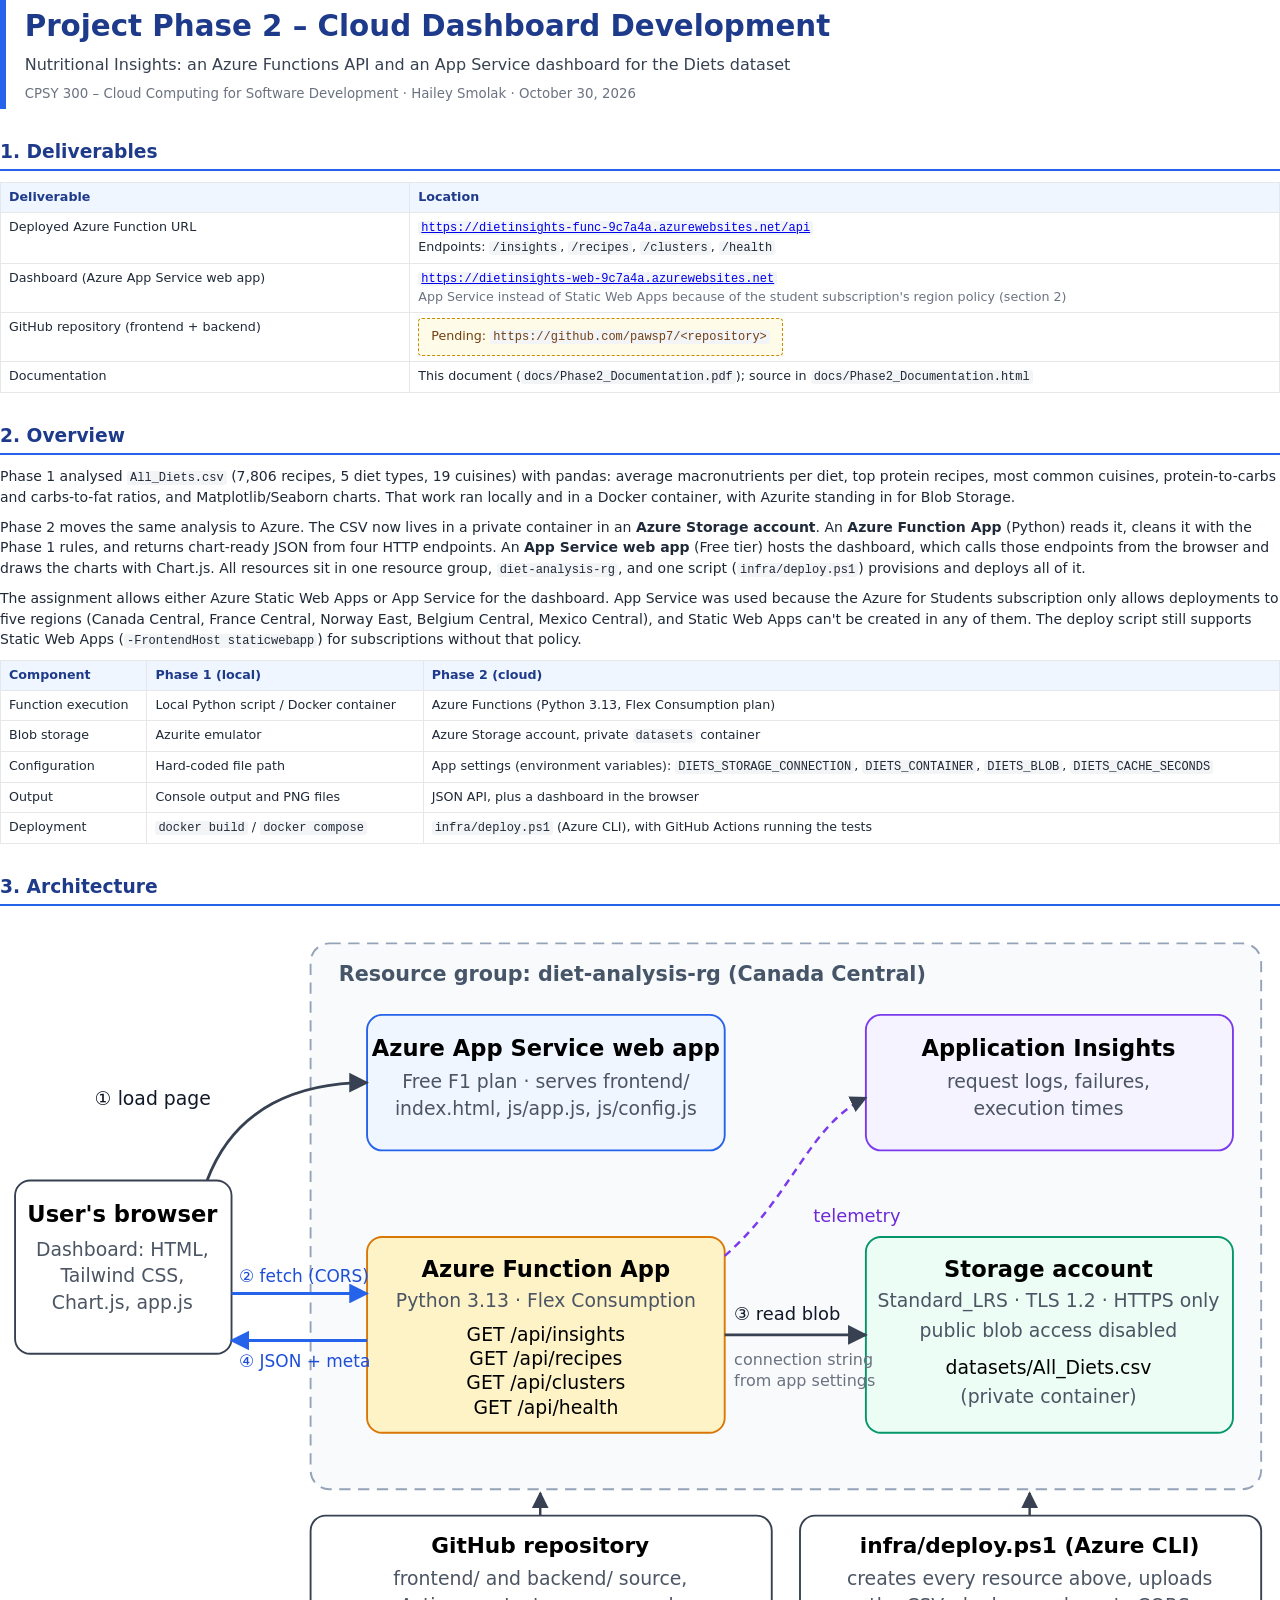
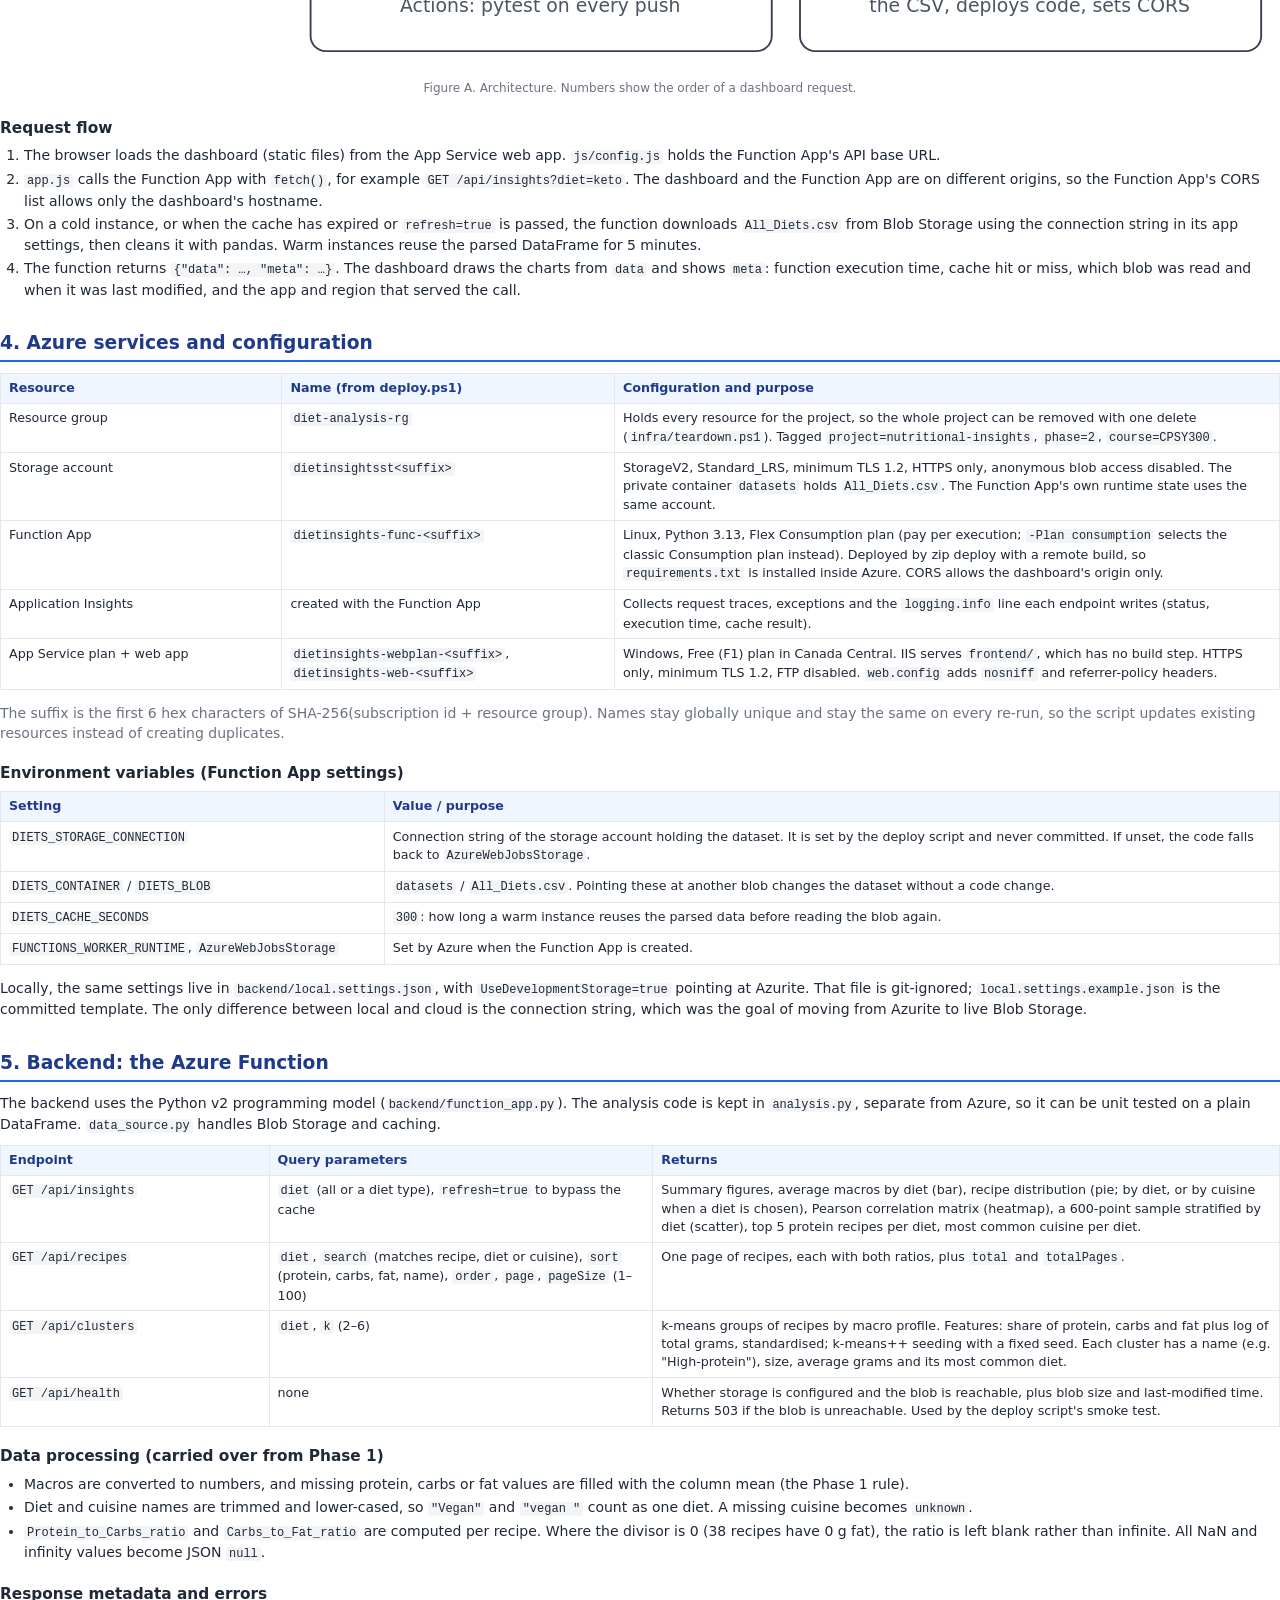
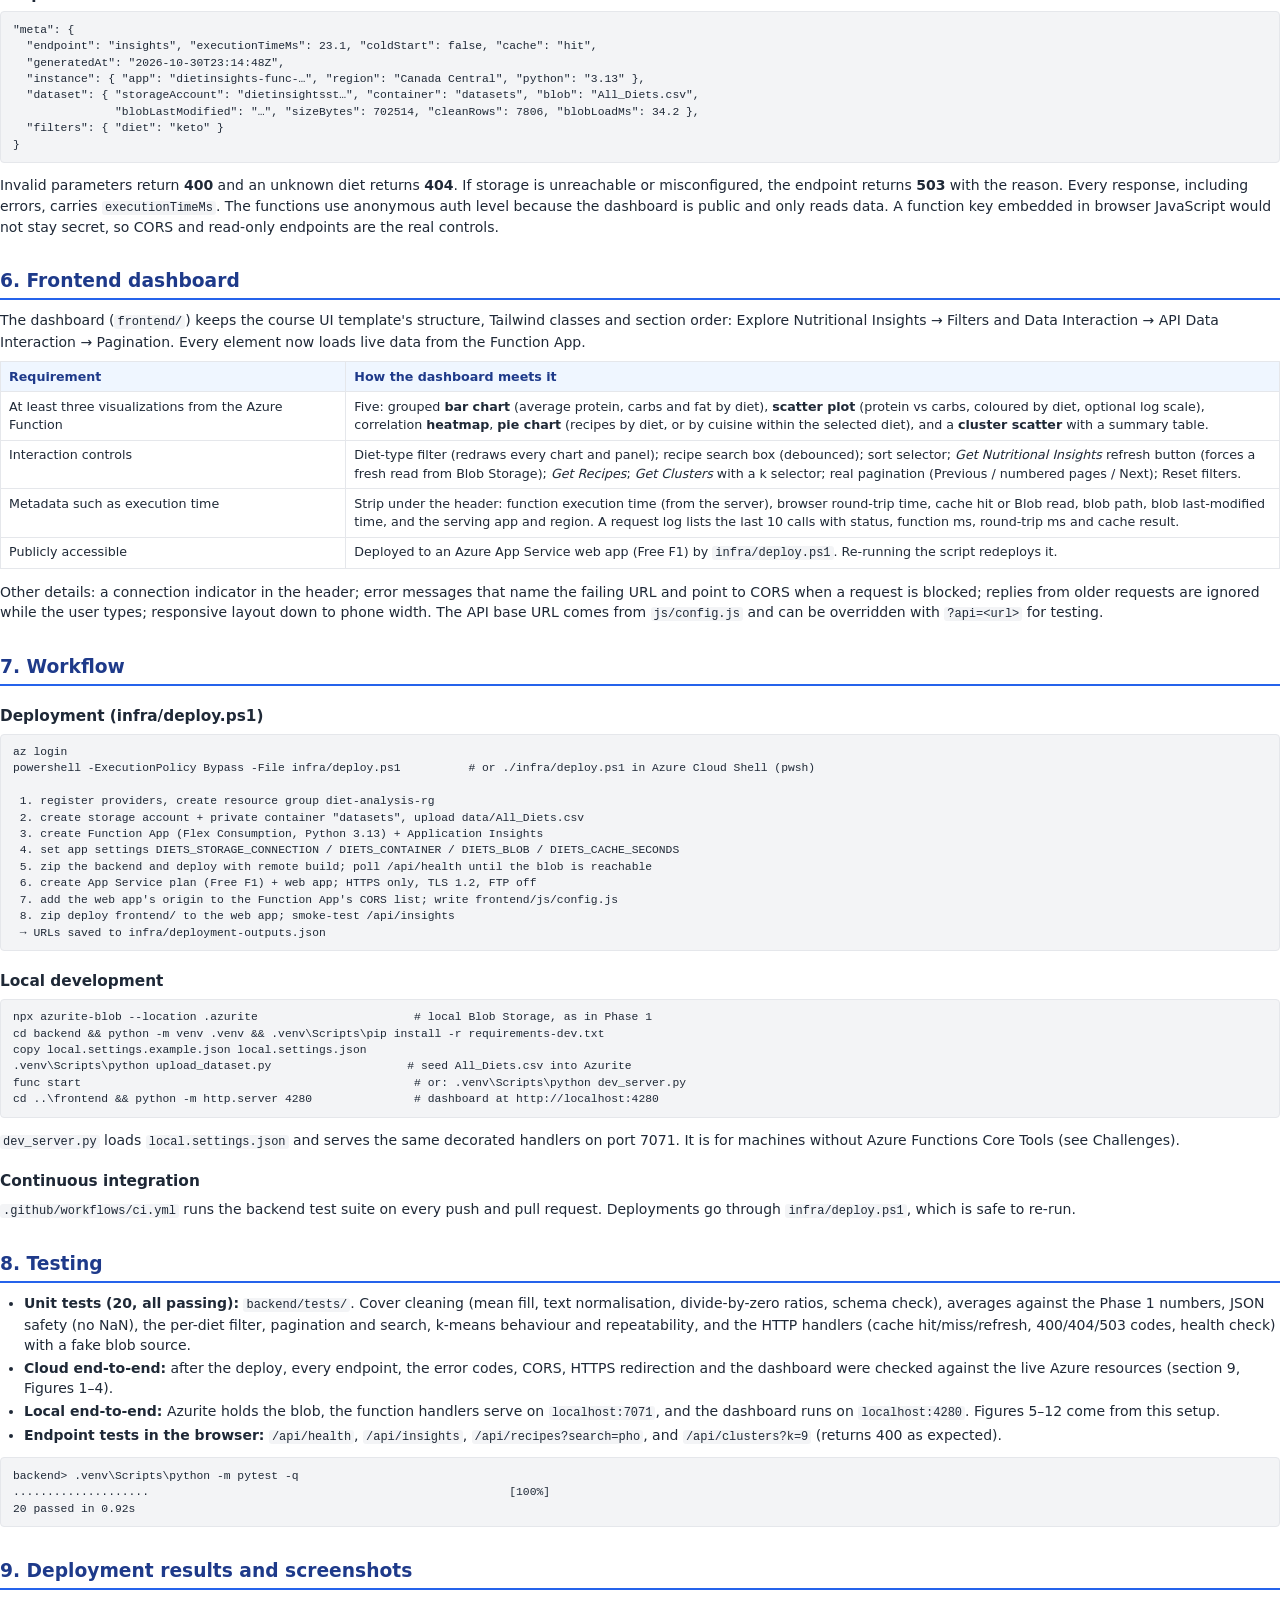
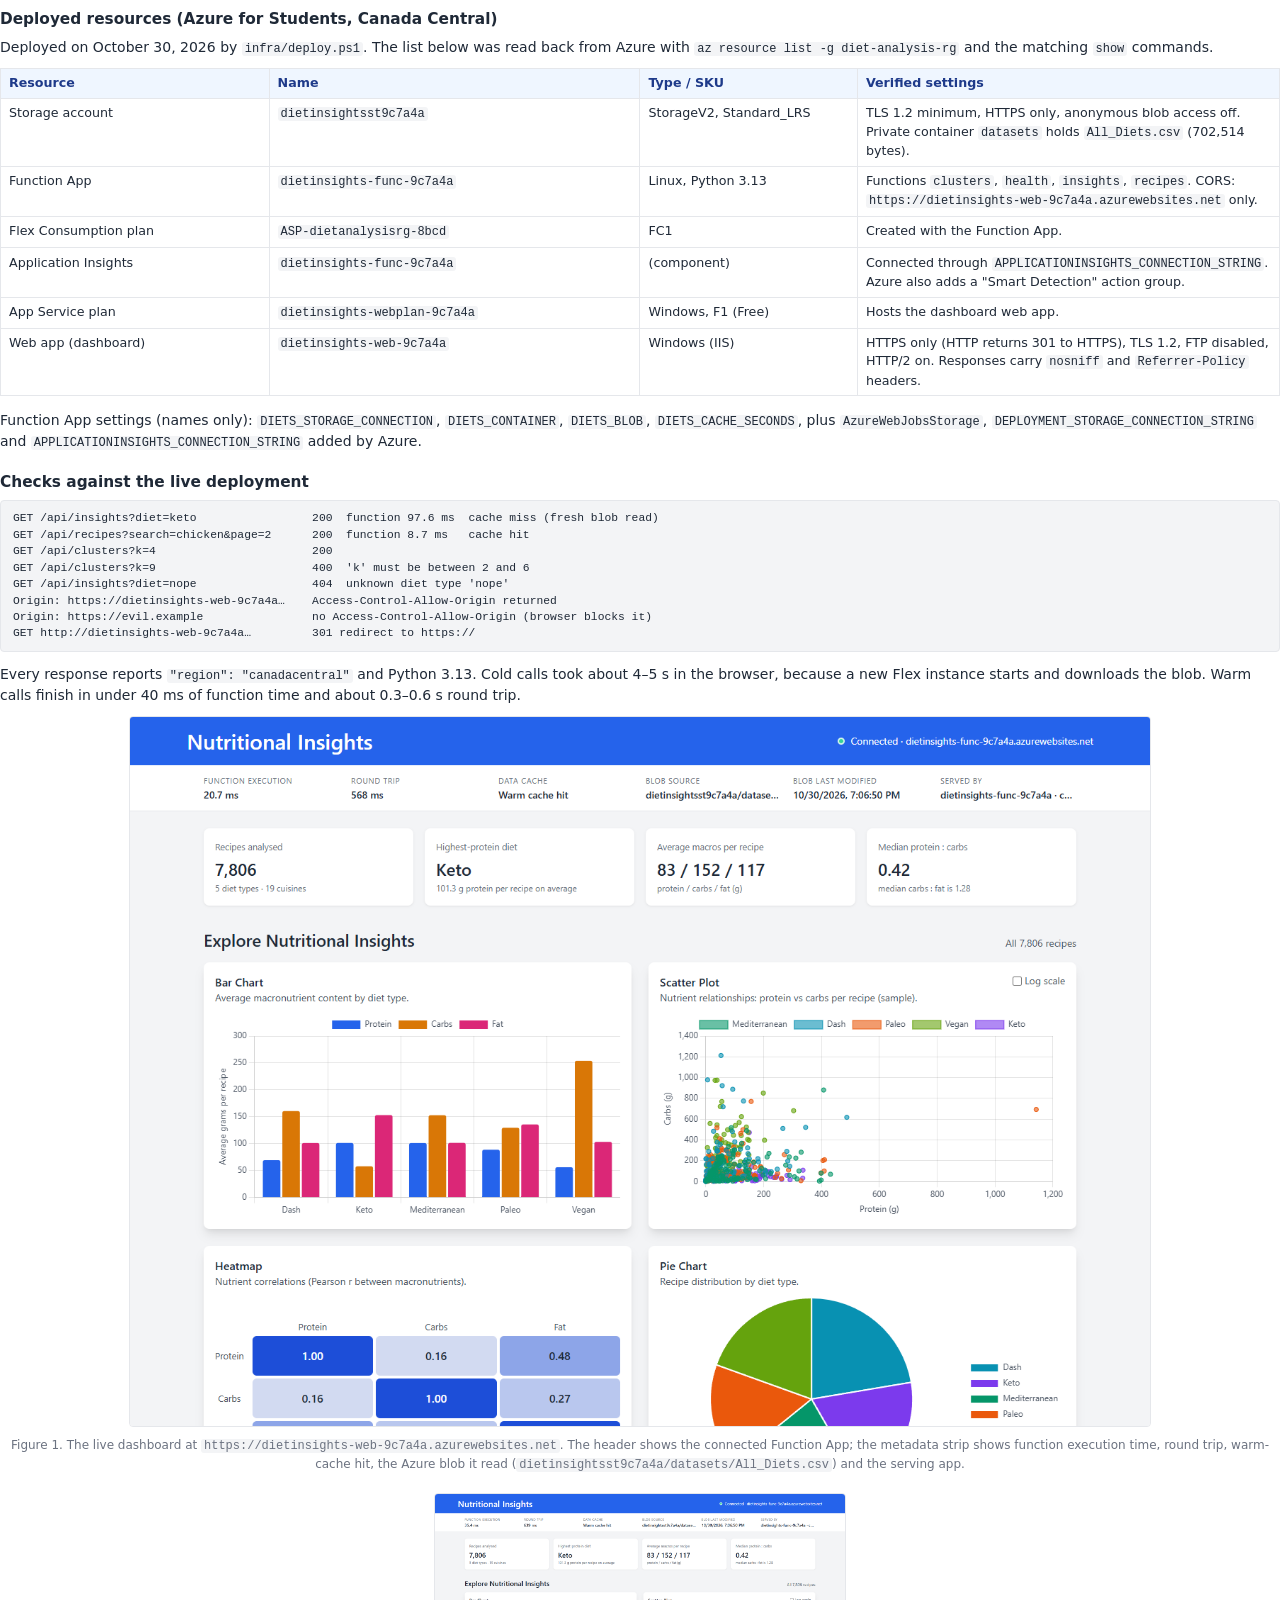
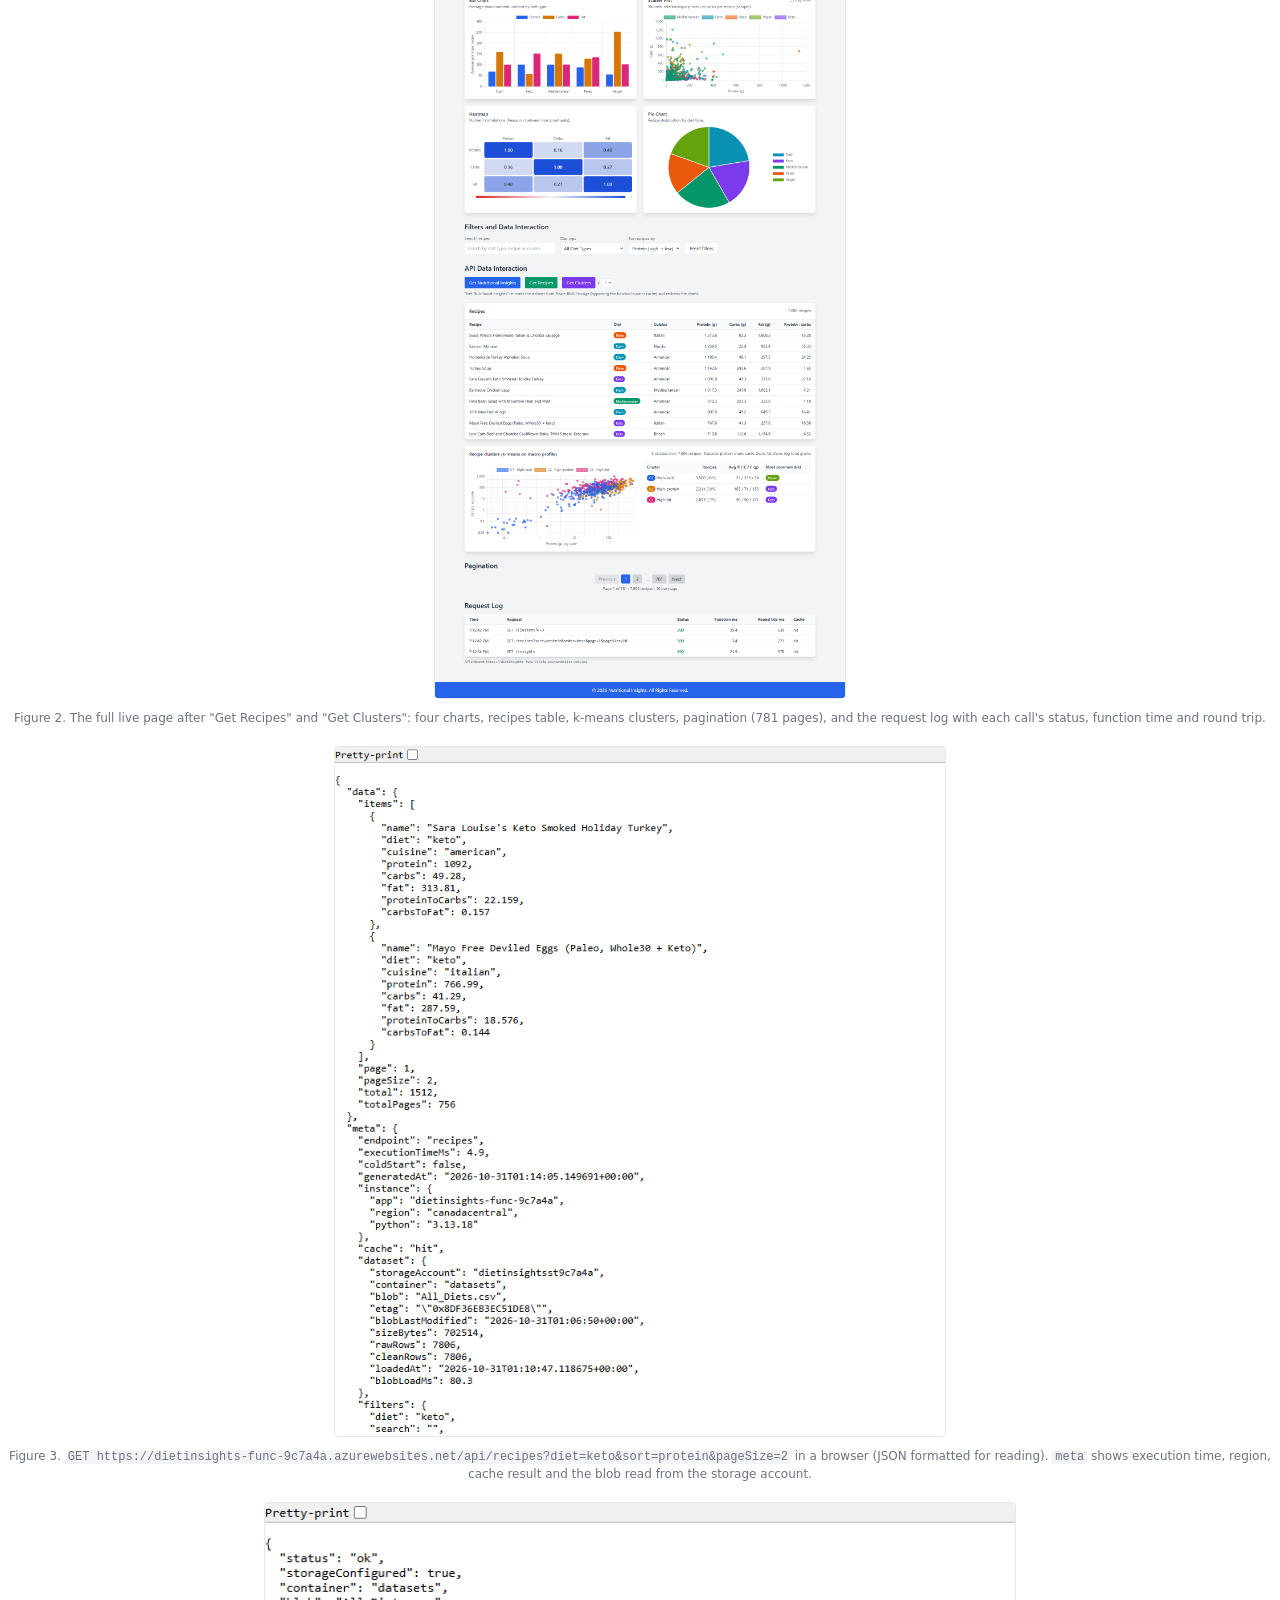
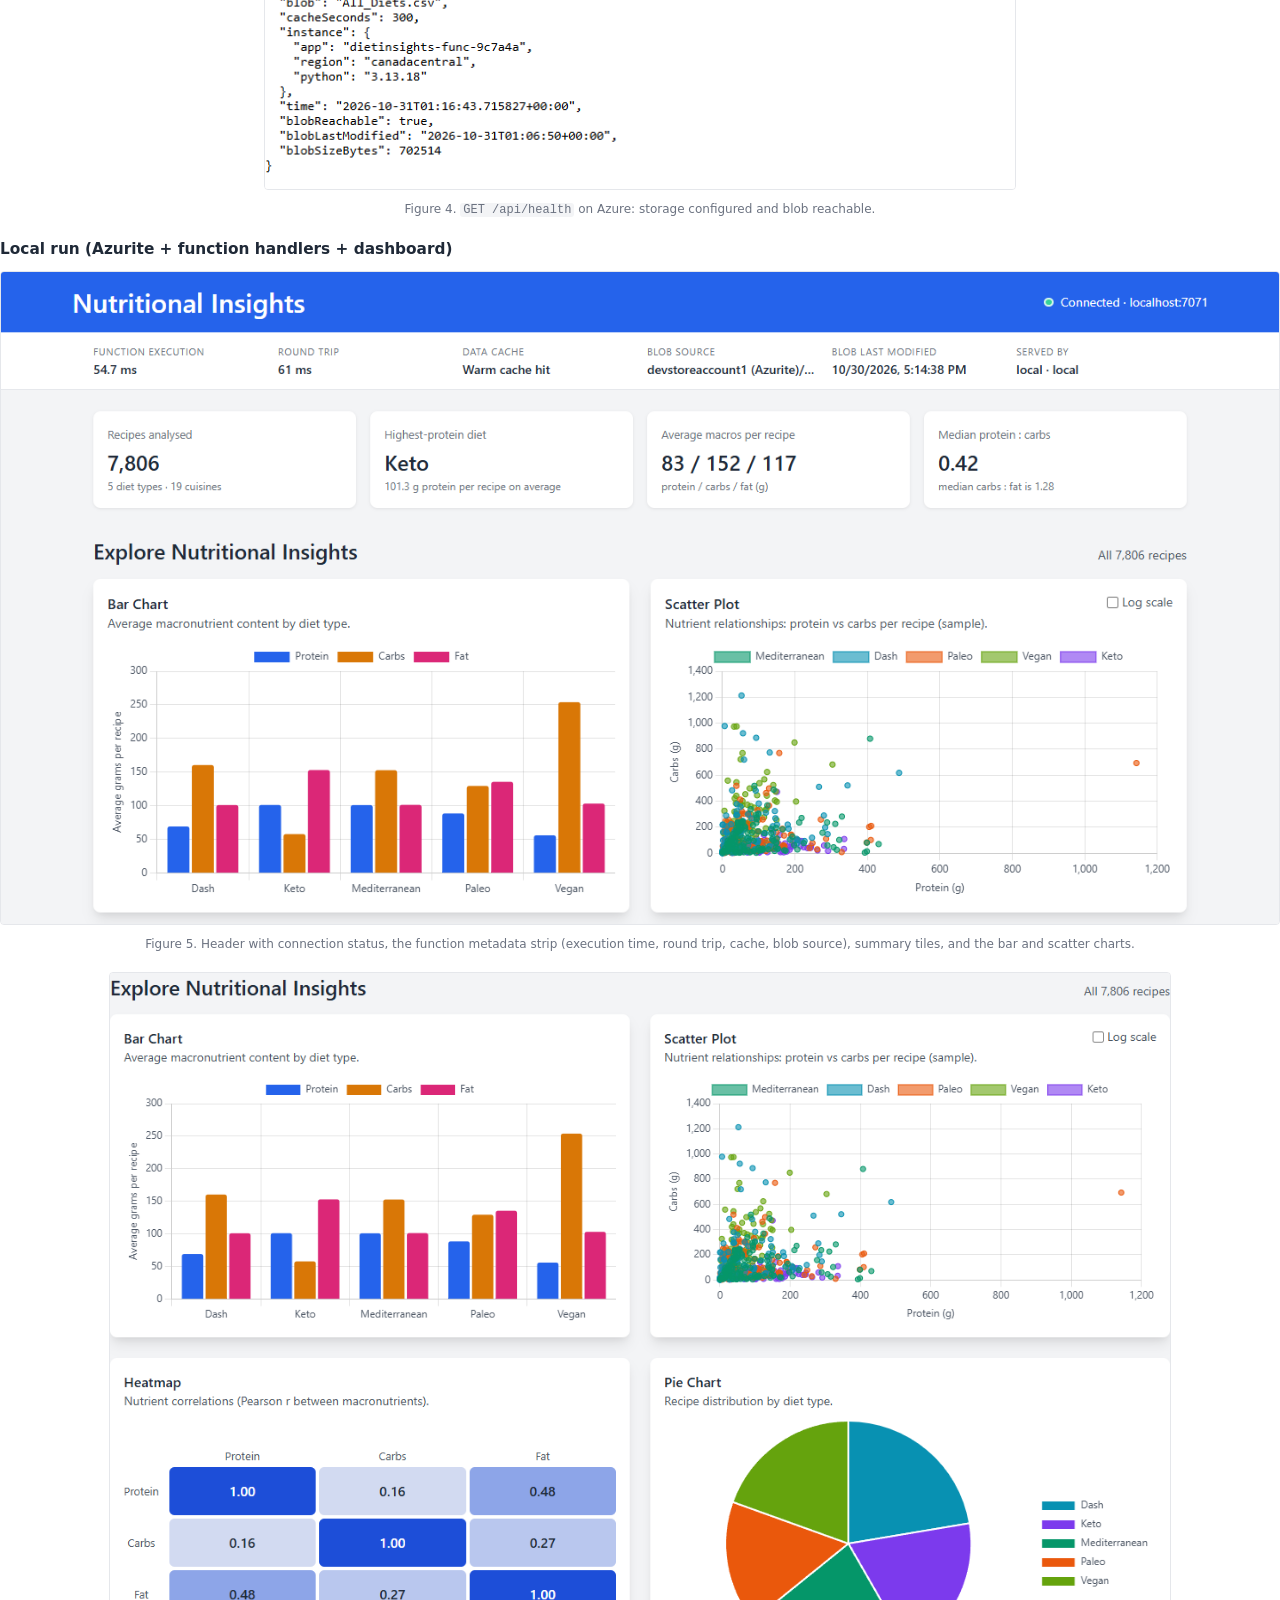
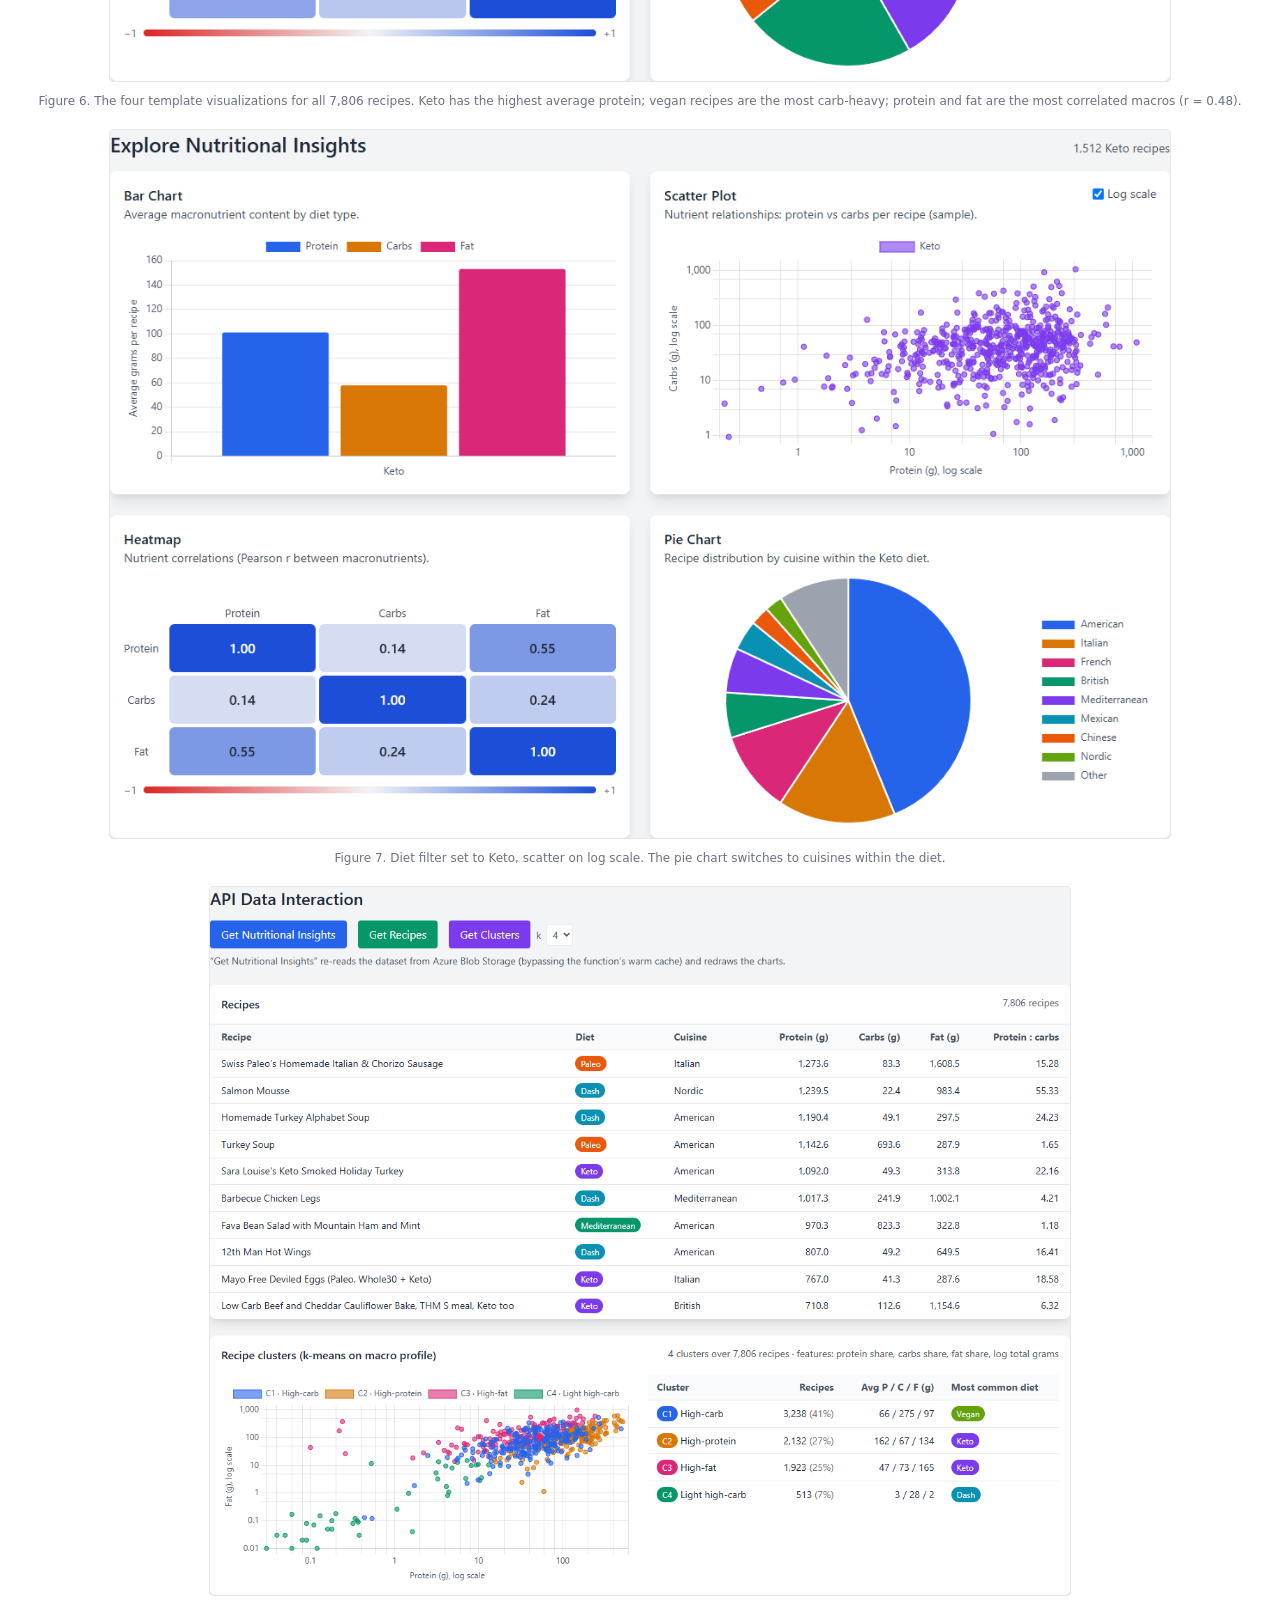
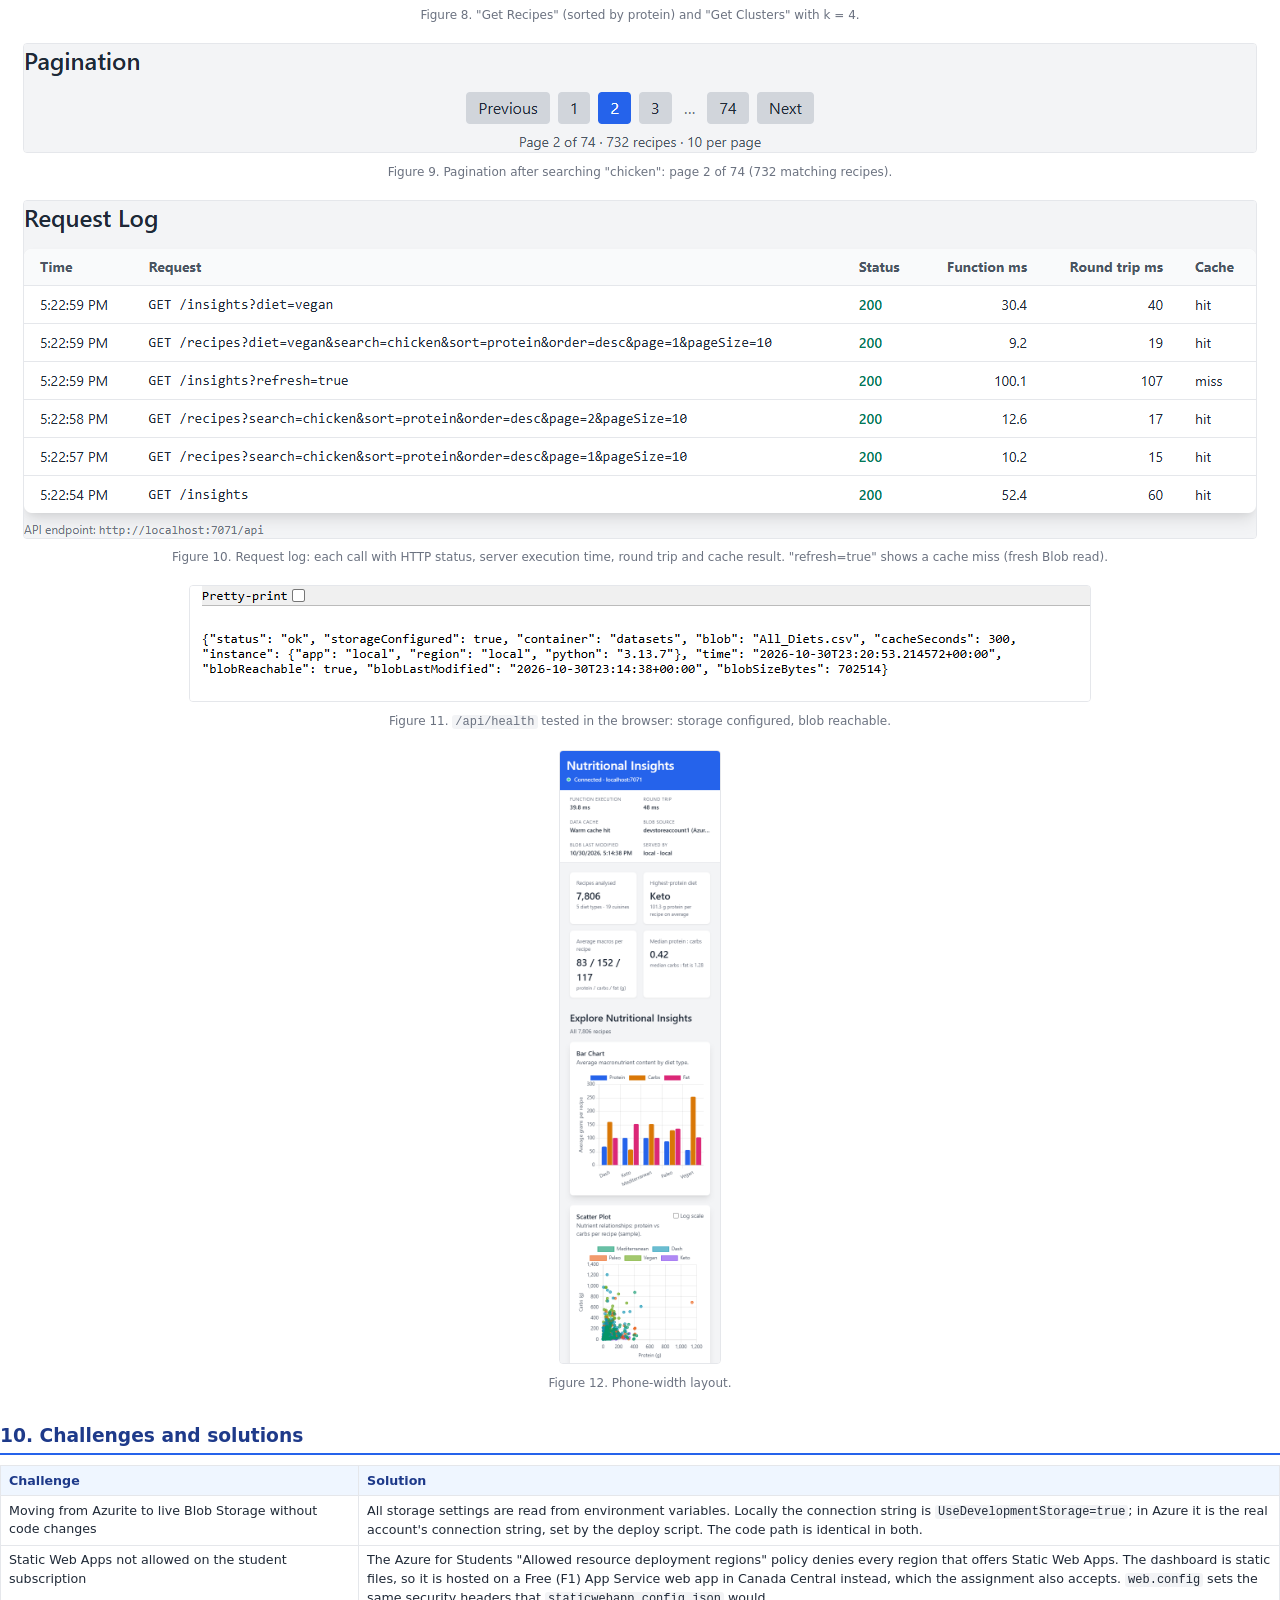
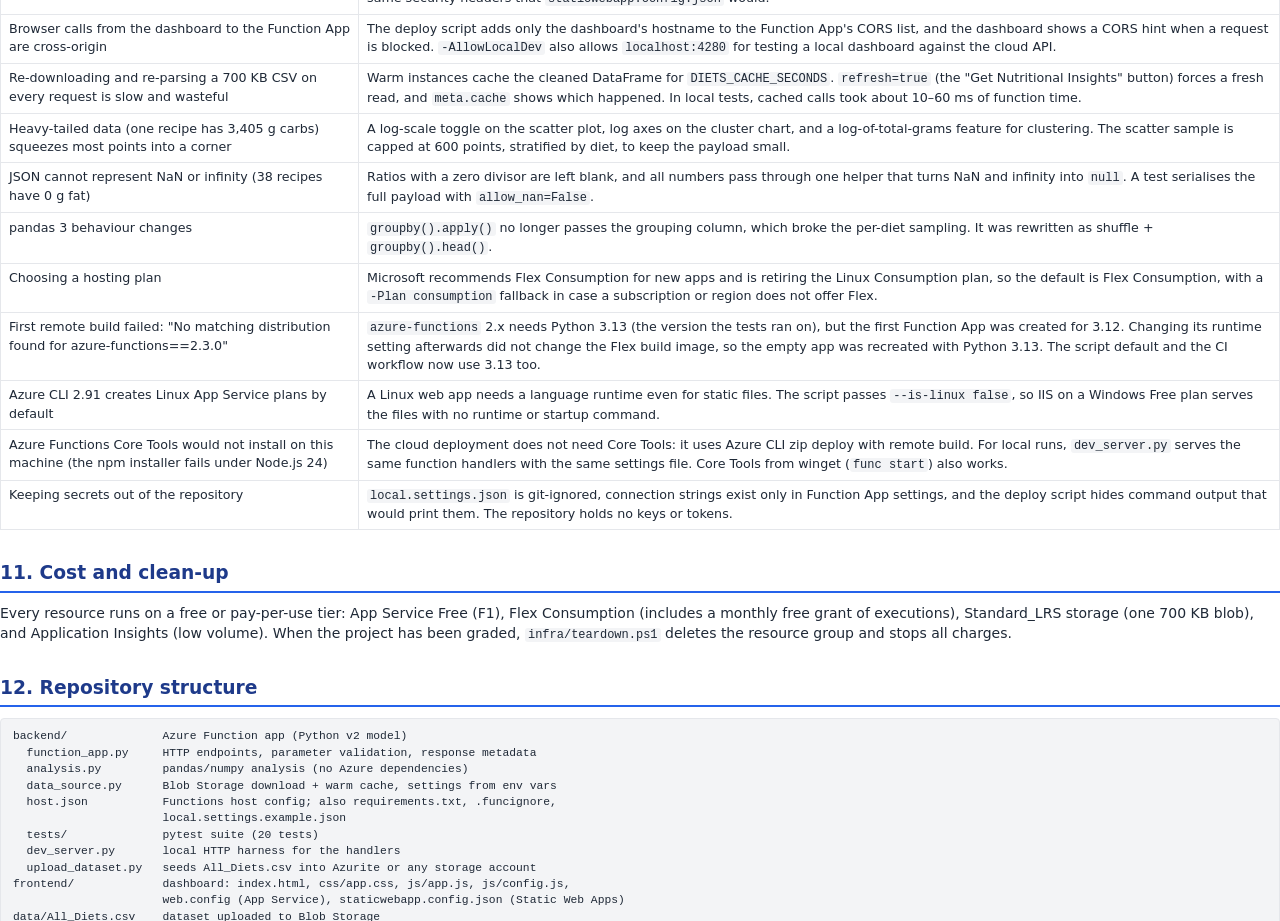
==== docs/Phase2_Documentation.html @ a8f9ee20 "Nutritional Insights cloud dashboard (CPSY 300 Project Phase 2) Azure Functions API (Python 3.13, Fl" ====
<!DOCTYPE html>
<html lang="en">
<head>
<meta charset="UTF-8">
<title>Phase 2 – Cloud Dashboard Development</title>
<!-- Source for Phase2_Documentation.pdf. Rebuild with: node docs/tools/capture.mjs pdf docs/Phase2_Documentation.html docs/Phase2_Documentation.pdf -->
<style>
    @page { size: Letter; margin: 0.7in 0.7in 0.75in; }
    :root { --ink: #1f2937; --muted: #6b7280; --line: #e5e7eb; --blue: #2563eb; --soft: #f3f4f6; }
    * { box-sizing: border-box; }
    body { font-family: "Segoe UI", system-ui, -apple-system, Roboto, sans-serif; color: var(--ink); font-size: 10.5pt; line-height: 1.45; margin: 0; background: #fff; }
    h1 { font-size: 22pt; margin: 0 0 4pt; color: #1e3a8a; }
    h2 { font-size: 14pt; color: #1e3a8a; border-bottom: 2px solid var(--blue); padding-bottom: 3pt; margin: 22pt 0 8pt; break-after: avoid; }
    h3 { font-size: 11.5pt; margin: 14pt 0 5pt; break-after: avoid; }
    p { margin: 0 0 7pt; }
    ul, ol { margin: 0 0 8pt; padding-left: 18pt; }
    li { margin-bottom: 2pt; }
    code { font-family: Consolas, "Cascadia Mono", monospace; font-size: 9pt; background: var(--soft); padding: 0 3px; border-radius: 3px; }
    pre { font-family: Consolas, "Cascadia Mono", monospace; font-size: 8.5pt; background: var(--soft); border: 1px solid var(--line); border-radius: 4px; padding: 7pt 9pt; white-space: pre-wrap; break-inside: avoid; margin: 0 0 9pt; }
    table { border-collapse: collapse; width: 100%; margin: 4pt 0 10pt; font-size: 9.5pt; break-inside: auto; }
    th, td { border: 1px solid var(--line); padding: 4pt 6pt; text-align: left; vertical-align: top; }
    th { background: #eff6ff; color: #1e3a8a; }
    tr { break-inside: avoid; }
    figure { margin: 8pt 0 14pt; break-inside: avoid; text-align: center; }
    figure img { max-width: 100%; max-height: 7.4in; border: 1px solid var(--line); border-radius: 4px; }
    figcaption { font-size: 9pt; color: var(--muted); margin-top: 4pt; }
    .cover { border-left: 6px solid var(--blue); padding: 4pt 0 4pt 14pt; margin-bottom: 18pt; }
    .cover .sub { font-size: 12pt; color: #374151; }
    .cover .meta { color: var(--muted); font-size: 10pt; margin-top: 6pt; }
    .todo { background: #fefce8; border: 1px dashed #ca8a04; color: #713f12; border-radius: 4px; padding: 6pt 9pt; margin: 6pt 0 10pt; font-size: 9.5pt; }
    .note { background: #eff6ff; border-left: 4px solid var(--blue); padding: 6pt 9pt; margin: 6pt 0 10pt; font-size: 9.5pt; }
    .page-break { break-before: page; }
    .muted { color: var(--muted); }
    .ok { color: #15803d; font-weight: 600; }
    svg text { font-family: "Segoe UI", system-ui, sans-serif; }
</style>
</head>
<body>

<div class="cover">
    <h1>Project Phase 2 – Cloud Dashboard Development</h1>
    <div class="sub">Nutritional Insights: an Azure Functions API and an App Service dashboard for the Diets dataset</div>
    <div class="meta">CPSY 300 – Cloud Computing for Software Development · Hailey Smolak · October 30, 2026</div>
</div>

<h2>1. Deliverables</h2>
<table>
    <tr><th style="width:32%">Deliverable</th><th>Location</th></tr>
    <tr><td>Deployed Azure Function URL</td><td><a href="https://dietinsights-func-9c7a4a.azurewebsites.net/api/insights"><code>https://dietinsights-func-9c7a4a.azurewebsites.net/api</code></a><br>Endpoints: <code>/insights</code>, <code>/recipes</code>, <code>/clusters</code>, <code>/health</code></td></tr>
    <tr><td>Dashboard (Azure App Service web app)</td><td><a href="https://dietinsights-web-9c7a4a.azurewebsites.net"><code>https://dietinsights-web-9c7a4a.azurewebsites.net</code></a><br><span class="muted">App Service instead of Static Web Apps because of the student subscription's region policy (section 2)</span></td></tr>
    <tr><td>GitHub repository (frontend + backend)</td><td><span class="todo" style="display:inline-block;margin:0">Pending: <code>https://github.com/pawsp7/&lt;repository&gt;</code></span></td></tr>
    <tr><td>Documentation</td><td>This document (<code>docs/Phase2_Documentation.pdf</code>); source in <code>docs/Phase2_Documentation.html</code></td></tr>
</table>

<h2>2. Overview</h2>
<p>Phase 1 analysed <code>All_Diets.csv</code> (7,806 recipes, 5 diet types, 19 cuisines) with pandas: average macronutrients per diet, top protein recipes, most common cuisines, protein-to-carbs and carbs-to-fat ratios, and Matplotlib/Seaborn charts. That work ran locally and in a Docker container, with Azurite standing in for Blob Storage.</p>
<p>Phase 2 moves the same analysis to Azure. The CSV now lives in a private container in an <strong>Azure Storage account</strong>. An <strong>Azure Function App</strong> (Python) reads it, cleans it with the Phase 1 rules, and returns chart-ready JSON from four HTTP endpoints. An <strong>App Service web app</strong> (Free tier) hosts the dashboard, which calls those endpoints from the browser and draws the charts with Chart.js. All resources sit in one resource group, <code>diet-analysis-rg</code>, and one script (<code>infra/deploy.ps1</code>) provisions and deploys all of it.</p>
<p>The assignment allows either Azure Static Web Apps or App Service for the dashboard. App Service was used because the Azure for Students subscription only allows deployments to five regions (Canada Central, France Central, Norway East, Belgium Central, Mexico Central), and Static Web Apps can't be created in any of them. The deploy script still supports Static Web Apps (<code>-FrontendHost staticwebapp</code>) for subscriptions without that policy.</p>

<table>
    <tr><th>Component</th><th>Phase 1 (local)</th><th>Phase 2 (cloud)</th></tr>
    <tr><td>Function execution</td><td>Local Python script / Docker container</td><td>Azure Functions (Python 3.13, Flex Consumption plan)</td></tr>
    <tr><td>Blob storage</td><td>Azurite emulator</td><td>Azure Storage account, private <code>datasets</code> container</td></tr>
    <tr><td>Configuration</td><td>Hard-coded file path</td><td>App settings (environment variables): <code>DIETS_STORAGE_CONNECTION</code>, <code>DIETS_CONTAINER</code>, <code>DIETS_BLOB</code>, <code>DIETS_CACHE_SECONDS</code></td></tr>
    <tr><td>Output</td><td>Console output and PNG files</td><td>JSON API, plus a dashboard in the browser</td></tr>
    <tr><td>Deployment</td><td><code>docker build</code> / <code>docker compose</code></td><td><code>infra/deploy.ps1</code> (Azure CLI), with GitHub Actions running the tests</td></tr>
</table>

<h2>3. Architecture</h2>
<figure>
<svg viewBox="0 0 680 400" width="100%" role="img" aria-label="Architecture diagram">
    <defs>
        <marker id="arr" viewBox="0 0 10 10" refX="9" refY="5" markerWidth="7" markerHeight="7" orient="auto-start-reverse"><path d="M0,0 L10,5 L0,10 z" fill="#374151"/></marker>
        <marker id="arrb" viewBox="0 0 10 10" refX="9" refY="5" markerWidth="7" markerHeight="7" orient="auto-start-reverse"><path d="M0,0 L10,5 L0,10 z" fill="#2563eb"/></marker>
    </defs>
    <!-- resource group -->
    <rect x="165" y="14" width="505" height="290" rx="10" fill="#f8fafc" stroke="#94a3b8" stroke-dasharray="6 4"/>
    <text x="180" y="34" font-size="11" fill="#475569" font-weight="600">Resource group: diet-analysis-rg (Canada Central)</text>

    <!-- browser -->
    <rect x="8" y="140" width="115" height="92" rx="8" fill="#fff" stroke="#374151"/>
    <text x="65" y="162" font-size="12" font-weight="700" text-anchor="middle">User's browser</text>
    <text x="65" y="180" font-size="10" text-anchor="middle" fill="#4b5563">Dashboard: HTML,</text>
    <text x="65" y="194" font-size="10" text-anchor="middle" fill="#4b5563">Tailwind CSS,</text>
    <text x="65" y="208" font-size="10" text-anchor="middle" fill="#4b5563">Chart.js, app.js</text>

    <!-- dashboard web app -->
    <rect x="195" y="52" width="190" height="72" rx="8" fill="#eff6ff" stroke="#2563eb"/>
    <text x="290" y="74" font-size="12" font-weight="700" text-anchor="middle">Azure App Service web app</text>
    <text x="290" y="91" font-size="10" text-anchor="middle" fill="#4b5563">Free F1 plan · serves frontend/</text>
    <text x="290" y="105" font-size="10" text-anchor="middle" fill="#4b5563">index.html, js/app.js, js/config.js</text>

    <!-- function app -->
    <rect x="195" y="170" width="190" height="104" rx="8" fill="#fef3c7" stroke="#d97706"/>
    <text x="290" y="191" font-size="12" font-weight="700" text-anchor="middle">Azure Function App</text>
    <text x="290" y="207" font-size="10" text-anchor="middle" fill="#4b5563">Python 3.13 · Flex Consumption</text>
    <text x="290" y="225" font-size="10" text-anchor="middle" font-family="Consolas, monospace">GET /api/insights</text>
    <text x="290" y="238" font-size="10" text-anchor="middle" font-family="Consolas, monospace">GET /api/recipes</text>
    <text x="290" y="251" font-size="10" text-anchor="middle" font-family="Consolas, monospace">GET /api/clusters</text>
    <text x="290" y="264" font-size="10" text-anchor="middle" font-family="Consolas, monospace">GET /api/health</text>

    <!-- storage -->
    <rect x="460" y="170" width="195" height="104" rx="8" fill="#ecfdf5" stroke="#059669"/>
    <text x="557" y="191" font-size="12" font-weight="700" text-anchor="middle">Storage account</text>
    <text x="557" y="207" font-size="10" text-anchor="middle" fill="#4b5563">Standard_LRS · TLS 1.2 · HTTPS only</text>
    <text x="557" y="223" font-size="10" text-anchor="middle" fill="#4b5563">public blob access disabled</text>
    <text x="557" y="243" font-size="10" text-anchor="middle" font-family="Consolas, monospace">datasets/All_Diets.csv</text>
    <text x="557" y="258" font-size="10" text-anchor="middle" fill="#4b5563">(private container)</text>

    <!-- app insights -->
    <rect x="460" y="52" width="195" height="72" rx="8" fill="#f5f3ff" stroke="#7c3aed"/>
    <text x="557" y="74" font-size="12" font-weight="700" text-anchor="middle">Application Insights</text>
    <text x="557" y="91" font-size="10" text-anchor="middle" fill="#4b5563">request logs, failures,</text>
    <text x="557" y="105" font-size="10" text-anchor="middle" fill="#4b5563">execution times</text>

    <!-- arrows -->
    <path d="M110,140 C125,100 160,88 195,88" fill="none" stroke="#374151" stroke-width="1.5" marker-end="url(#arr)"/>
    <text x="112" y="100" font-size="10" fill="#111827" text-anchor="end">① load page</text>

    <line x1="123" y1="200" x2="195" y2="200" stroke="#2563eb" stroke-width="1.5" marker-end="url(#arrb)"/>
    <text x="127" y="194" font-size="9" fill="#1d4ed8">② fetch (CORS)</text>
    <line x1="195" y1="225" x2="123" y2="225" stroke="#2563eb" stroke-width="1.5" marker-end="url(#arrb)"/>
    <text x="127" y="239" font-size="9" fill="#1d4ed8">④ JSON + meta</text>

    <line x1="385" y1="222" x2="460" y2="222" stroke="#374151" stroke-width="1.5" marker-end="url(#arr)"/>
    <text x="390" y="214" font-size="9.5" fill="#111827">③ read blob</text>
    <text x="390" y="238" font-size="8.5" fill="#6b7280">connection string</text>
    <text x="390" y="249" font-size="8.5" fill="#6b7280">from app settings</text>

    <path d="M385,180 C420,150 430,110 460,96" fill="none" stroke="#7c3aed" stroke-width="1.3" stroke-dasharray="4 3" marker-end="url(#arr)"/>
    <text x="432" y="162" font-size="9.5" fill="#6d28d9">telemetry</text>

    <!-- tooling -->
    <rect x="165" y="318" width="245" height="72" rx="8" fill="#fff" stroke="#374151"/>
    <text x="287" y="338" font-size="11.5" font-weight="700" text-anchor="middle">GitHub repository</text>
    <text x="287" y="355" font-size="10" text-anchor="middle" fill="#4b5563">frontend/ and backend/ source,</text>
    <text x="287" y="369" font-size="10" text-anchor="middle" fill="#4b5563">Actions: pytest on every push</text>
    <rect x="425" y="318" width="245" height="72" rx="8" fill="#fff" stroke="#374151"/>
    <text x="547" y="338" font-size="11.5" font-weight="700" text-anchor="middle">infra/deploy.ps1 (Azure CLI)</text>
    <text x="547" y="355" font-size="10" text-anchor="middle" fill="#4b5563">creates every resource above, uploads</text>
    <text x="547" y="369" font-size="10" text-anchor="middle" fill="#4b5563">the CSV, deploys code, sets CORS</text>
    <line x1="547" y1="318" x2="547" y2="306" stroke="#374151" stroke-width="1.3" marker-end="url(#arr)"/>
    <line x1="287" y1="318" x2="287" y2="306" stroke="#374151" stroke-width="1.3" marker-end="url(#arr)"/>
</svg>
<figcaption>Figure A. Architecture. Numbers show the order of a dashboard request.</figcaption>
</figure>

<h3>Request flow</h3>
<ol>
    <li>The browser loads the dashboard (static files) from the App Service web app. <code>js/config.js</code> holds the Function App's API base URL.</li>
    <li><code>app.js</code> calls the Function App with <code>fetch()</code>, for example <code>GET /api/insights?diet=keto</code>. The dashboard and the Function App are on different origins, so the Function App's CORS list allows only the dashboard's hostname.</li>
    <li>On a cold instance, or when the cache has expired or <code>refresh=true</code> is passed, the function downloads <code>All_Diets.csv</code> from Blob Storage using the connection string in its app settings, then cleans it with pandas. Warm instances reuse the parsed DataFrame for 5 minutes.</li>
    <li>The function returns <code>{"data": …, "meta": …}</code>. The dashboard draws the charts from <code>data</code> and shows <code>meta</code>: function execution time, cache hit or miss, which blob was read and when it was last modified, and the app and region that served the call.</li>
</ol>

<h2>4. Azure services and configuration</h2>
<table>
    <tr><th style="width:22%">Resource</th><th style="width:26%">Name (from deploy.ps1)</th><th>Configuration and purpose</th></tr>
    <tr><td>Resource group</td><td><code>diet-analysis-rg</code></td><td>Holds every resource for the project, so the whole project can be removed with one delete (<code>infra/teardown.ps1</code>). Tagged <code>project=nutritional-insights</code>, <code>phase=2</code>, <code>course=CPSY300</code>.</td></tr>
    <tr><td>Storage account</td><td><code>dietinsightsst&lt;suffix&gt;</code></td><td>StorageV2, Standard_LRS, minimum TLS 1.2, HTTPS only, anonymous blob access disabled. The private container <code>datasets</code> holds <code>All_Diets.csv</code>. The Function App's own runtime state uses the same account.</td></tr>
    <tr><td>Function App</td><td><code>dietinsights-func-&lt;suffix&gt;</code></td><td>Linux, Python 3.13, Flex Consumption plan (pay per execution; <code>-Plan consumption</code> selects the classic Consumption plan instead). Deployed by zip deploy with a remote build, so <code>requirements.txt</code> is installed inside Azure. CORS allows the dashboard's origin only.</td></tr>
    <tr><td>Application Insights</td><td>created with the Function App</td><td>Collects request traces, exceptions and the <code>logging.info</code> line each endpoint writes (status, execution time, cache result).</td></tr>
    <tr><td>App Service plan + web app</td><td><code>dietinsights-webplan-&lt;suffix&gt;</code>, <code>dietinsights-web-&lt;suffix&gt;</code></td><td>Windows, Free (F1) plan in Canada Central. IIS serves <code>frontend/</code>, which has no build step. HTTPS only, minimum TLS 1.2, FTP disabled. <code>web.config</code> adds <code>nosniff</code> and referrer-policy headers.</td></tr>
</table>
<p class="muted">The suffix is the first 6 hex characters of SHA-256(subscription id + resource group). Names stay globally unique and stay the same on every re-run, so the script updates existing resources instead of creating duplicates.</p>

<h3>Environment variables (Function App settings)</h3>
<table>
    <tr><th style="width:30%">Setting</th><th>Value / purpose</th></tr>
    <tr><td><code>DIETS_STORAGE_CONNECTION</code></td><td>Connection string of the storage account holding the dataset. It is set by the deploy script and never committed. If unset, the code falls back to <code>AzureWebJobsStorage</code>.</td></tr>
    <tr><td><code>DIETS_CONTAINER</code> / <code>DIETS_BLOB</code></td><td><code>datasets</code> / <code>All_Diets.csv</code>. Pointing these at another blob changes the dataset without a code change.</td></tr>
    <tr><td><code>DIETS_CACHE_SECONDS</code></td><td><code>300</code>: how long a warm instance reuses the parsed data before reading the blob again.</td></tr>
    <tr><td><code>FUNCTIONS_WORKER_RUNTIME</code>, <code>AzureWebJobsStorage</code></td><td>Set by Azure when the Function App is created.</td></tr>
</table>
<p>Locally, the same settings live in <code>backend/local.settings.json</code>, with <code>UseDevelopmentStorage=true</code> pointing at Azurite. That file is git-ignored; <code>local.settings.example.json</code> is the committed template. The only difference between local and cloud is the connection string, which was the goal of moving from Azurite to live Blob Storage.</p>

<h2>5. Backend: the Azure Function</h2>
<p>The backend uses the Python v2 programming model (<code>backend/function_app.py</code>). The analysis code is kept in <code>analysis.py</code>, separate from Azure, so it can be unit tested on a plain DataFrame. <code>data_source.py</code> handles Blob Storage and caching.</p>
<table>
    <tr><th style="width:21%">Endpoint</th><th style="width:30%">Query parameters</th><th>Returns</th></tr>
    <tr><td><code>GET /api/insights</code></td><td><code>diet</code> (all or a diet type), <code>refresh=true</code> to bypass the cache</td><td>Summary figures, average macros by diet (bar), recipe distribution (pie; by diet, or by cuisine when a diet is chosen), Pearson correlation matrix (heatmap), a 600-point sample stratified by diet (scatter), top 5 protein recipes per diet, most common cuisine per diet.</td></tr>
    <tr><td><code>GET /api/recipes</code></td><td><code>diet</code>, <code>search</code> (matches recipe, diet or cuisine), <code>sort</code> (protein, carbs, fat, name), <code>order</code>, <code>page</code>, <code>pageSize</code> (1–100)</td><td>One page of recipes, each with both ratios, plus <code>total</code> and <code>totalPages</code>.</td></tr>
    <tr><td><code>GET /api/clusters</code></td><td><code>diet</code>, <code>k</code> (2–6)</td><td>k-means groups of recipes by macro profile. Features: share of protein, carbs and fat plus log of total grams, standardised; k-means++ seeding with a fixed seed. Each cluster has a name (e.g. "High-protein"), size, average grams and its most common diet.</td></tr>
    <tr><td><code>GET /api/health</code></td><td>none</td><td>Whether storage is configured and the blob is reachable, plus blob size and last-modified time. Returns 503 if the blob is unreachable. Used by the deploy script's smoke test.</td></tr>
</table>

<h3>Data processing (carried over from Phase 1)</h3>
<ul>
    <li>Macros are converted to numbers, and missing protein, carbs or fat values are filled with the column mean (the Phase 1 rule).</li>
    <li>Diet and cuisine names are trimmed and lower-cased, so <code>"Vegan"</code> and <code>"vegan "</code> count as one diet. A missing cuisine becomes <code>unknown</code>.</li>
    <li><code>Protein_to_Carbs_ratio</code> and <code>Carbs_to_Fat_ratio</code> are computed per recipe. Where the divisor is 0 (38 recipes have 0 g fat), the ratio is left blank rather than infinite. All NaN and infinity values become JSON <code>null</code>.</li>
</ul>

<h3>Response metadata and errors</h3>
<pre>"meta": {
  "endpoint": "insights", "executionTimeMs": 23.1, "coldStart": false, "cache": "hit",
  "generatedAt": "2026-10-30T23:14:48Z",
  "instance": { "app": "dietinsights-func-…", "region": "Canada Central", "python": "3.13" },
  "dataset": { "storageAccount": "dietinsightsst…", "container": "datasets", "blob": "All_Diets.csv",
               "blobLastModified": "…", "sizeBytes": 702514, "cleanRows": 7806, "blobLoadMs": 34.2 },
  "filters": { "diet": "keto" }
}</pre>
<p>Invalid parameters return <strong>400</strong> and an unknown diet returns <strong>404</strong>. If storage is unreachable or misconfigured, the endpoint returns <strong>503</strong> with the reason. Every response, including errors, carries <code>executionTimeMs</code>. The functions use anonymous auth level because the dashboard is public and only reads data. A function key embedded in browser JavaScript would not stay secret, so CORS and read-only endpoints are the real controls.</p>

<h2>6. Frontend dashboard</h2>
<p>The dashboard (<code>frontend/</code>) keeps the course UI template's structure, Tailwind classes and section order: Explore Nutritional Insights → Filters and Data Interaction → API Data Interaction → Pagination. Every element now loads live data from the Function App.</p>
<table>
    <tr><th style="width:27%">Requirement</th><th>How the dashboard meets it</th></tr>
    <tr><td>At least three visualizations from the Azure Function</td><td>Five: grouped <strong>bar chart</strong> (average protein, carbs and fat by diet), <strong>scatter plot</strong> (protein vs carbs, coloured by diet, optional log scale), correlation <strong>heatmap</strong>, <strong>pie chart</strong> (recipes by diet, or by cuisine within the selected diet), and a <strong>cluster scatter</strong> with a summary table.</td></tr>
    <tr><td>Interaction controls</td><td>Diet-type filter (redraws every chart and panel); recipe search box (debounced); sort selector; <em>Get Nutritional Insights</em> refresh button (forces a fresh read from Blob Storage); <em>Get Recipes</em>; <em>Get Clusters</em> with a k selector; real pagination (Previous / numbered pages / Next); Reset filters.</td></tr>
    <tr><td>Metadata such as execution time</td><td>Strip under the header: function execution time (from the server), browser round-trip time, cache hit or Blob read, blob path, blob last-modified time, and the serving app and region. A request log lists the last 10 calls with status, function ms, round-trip ms and cache result.</td></tr>
    <tr><td>Publicly accessible</td><td>Deployed to an Azure App Service web app (Free F1) by <code>infra/deploy.ps1</code>. Re-running the script redeploys it.</td></tr>
</table>
<p>Other details: a connection indicator in the header; error messages that name the failing URL and point to CORS when a request is blocked; replies from older requests are ignored while the user types; responsive layout down to phone width. The API base URL comes from <code>js/config.js</code> and can be overridden with <code>?api=&lt;url&gt;</code> for testing.</p>

<h2>7. Workflow</h2>
<h3>Deployment (infra/deploy.ps1)</h3>
<pre>az login
powershell -ExecutionPolicy Bypass -File infra/deploy.ps1          # or ./infra/deploy.ps1 in Azure Cloud Shell (pwsh)

 1. register providers, create resource group diet-analysis-rg
 2. create storage account + private container "datasets", upload data/All_Diets.csv
 3. create Function App (Flex Consumption, Python 3.13) + Application Insights
 4. set app settings DIETS_STORAGE_CONNECTION / DIETS_CONTAINER / DIETS_BLOB / DIETS_CACHE_SECONDS
 5. zip the backend and deploy with remote build; poll /api/health until the blob is reachable
 6. create App Service plan (Free F1) + web app; HTTPS only, TLS 1.2, FTP off
 7. add the web app's origin to the Function App's CORS list; write frontend/js/config.js
 8. zip deploy frontend/ to the web app; smoke-test /api/insights
 → URLs saved to infra/deployment-outputs.json</pre>

<h3>Local development</h3>
<pre>npx azurite-blob --location .azurite                       # local Blob Storage, as in Phase 1
cd backend &amp;&amp; python -m venv .venv &amp;&amp; .venv\Scripts\pip install -r requirements-dev.txt
copy local.settings.example.json local.settings.json
.venv\Scripts\python upload_dataset.py                    # seed All_Diets.csv into Azurite
func start                                                 # or: .venv\Scripts\python dev_server.py
cd ..\frontend &amp;&amp; python -m http.server 4280               # dashboard at http://localhost:4280</pre>
<p><code>dev_server.py</code> loads <code>local.settings.json</code> and serves the same decorated handlers on port 7071. It is for machines without Azure Functions Core Tools (see Challenges).</p>

<h3>Continuous integration</h3>
<p><code>.github/workflows/ci.yml</code> runs the backend test suite on every push and pull request. Deployments go through <code>infra/deploy.ps1</code>, which is safe to re-run.</p>

<h2>8. Testing</h2>
<ul>
    <li><strong>Unit tests (20, all passing):</strong> <code>backend/tests/</code>. Cover cleaning (mean fill, text normalisation, divide-by-zero ratios, schema check), averages against the Phase 1 numbers, JSON safety (no NaN), the per-diet filter, pagination and search, k-means behaviour and repeatability, and the HTTP handlers (cache hit/miss/refresh, 400/404/503 codes, health check) with a fake blob source.</li>
    <li><strong>Cloud end-to-end:</strong> after the deploy, every endpoint, the error codes, CORS, HTTPS redirection and the dashboard were checked against the live Azure resources (section 9, Figures 1–4).</li>
    <li><strong>Local end-to-end:</strong> Azurite holds the blob, the function handlers serve on <code>localhost:7071</code>, and the dashboard runs on <code>localhost:4280</code>. Figures 5–12 come from this setup.</li>
    <li><strong>Endpoint tests in the browser:</strong> <code>/api/health</code>, <code>/api/insights</code>, <code>/api/recipes?search=pho</code>, and <code>/api/clusters?k=9</code> (returns 400 as expected).</li>
</ul>
<pre>backend&gt; .venv\Scripts\python -m pytest -q
....................                                                     [100%]
20 passed in 0.92s</pre>

<h2>9. Deployment results and screenshots</h2>
<h3>Deployed resources (Azure for Students, Canada Central)</h3>
<p>Deployed on October 30, 2026 by <code>infra/deploy.ps1</code>. The list below was read back from Azure with <code>az resource list -g diet-analysis-rg</code> and the matching <code>show</code> commands.</p>
<table>
    <tr><th style="width:21%">Resource</th><th style="width:29%">Name</th><th style="width:17%">Type / SKU</th><th>Verified settings</th></tr>
    <tr><td>Storage account</td><td><code>dietinsightsst9c7a4a</code></td><td>StorageV2, Standard_LRS</td><td>TLS 1.2 minimum, HTTPS only, anonymous blob access off. Private container <code>datasets</code> holds <code>All_Diets.csv</code> (702,514 bytes).</td></tr>
    <tr><td>Function App</td><td><code>dietinsights-func-9c7a4a</code></td><td>Linux, Python 3.13</td><td>Functions <code>clusters</code>, <code>health</code>, <code>insights</code>, <code>recipes</code>. CORS: <code>https://dietinsights-web-9c7a4a.azurewebsites.net</code> only.</td></tr>
    <tr><td>Flex Consumption plan</td><td><code>ASP-dietanalysisrg-8bcd</code></td><td>FC1</td><td>Created with the Function App.</td></tr>
    <tr><td>Application Insights</td><td><code>dietinsights-func-9c7a4a</code></td><td>(component)</td><td>Connected through <code>APPLICATIONINSIGHTS_CONNECTION_STRING</code>. Azure also adds a "Smart Detection" action group.</td></tr>
    <tr><td>App Service plan</td><td><code>dietinsights-webplan-9c7a4a</code></td><td>Windows, F1 (Free)</td><td>Hosts the dashboard web app.</td></tr>
    <tr><td>Web app (dashboard)</td><td><code>dietinsights-web-9c7a4a</code></td><td>Windows (IIS)</td><td>HTTPS only (HTTP returns 301 to HTTPS), TLS 1.2, FTP disabled, HTTP/2 on. Responses carry <code>nosniff</code> and <code>Referrer-Policy</code> headers.</td></tr>
</table>
<p>Function App settings (names only): <code>DIETS_STORAGE_CONNECTION</code>, <code>DIETS_CONTAINER</code>, <code>DIETS_BLOB</code>, <code>DIETS_CACHE_SECONDS</code>, plus <code>AzureWebJobsStorage</code>, <code>DEPLOYMENT_STORAGE_CONNECTION_STRING</code> and <code>APPLICATIONINSIGHTS_CONNECTION_STRING</code> added by Azure.</p>

<h3>Checks against the live deployment</h3>
<pre>GET /api/insights?diet=keto                 200  function 97.6 ms  cache miss (fresh blob read)
GET /api/recipes?search=chicken&amp;page=2      200  function 8.7 ms   cache hit
GET /api/clusters?k=4                       200
GET /api/clusters?k=9                       400  'k' must be between 2 and 6
GET /api/insights?diet=nope                 404  unknown diet type 'nope'
Origin: https://dietinsights-web-9c7a4a…    Access-Control-Allow-Origin returned
Origin: https://evil.example                no Access-Control-Allow-Origin (browser blocks it)
GET http://dietinsights-web-9c7a4a…         301 redirect to https://</pre>
<p>Every response reports <code>"region": "canadacentral"</code> and Python 3.13. Cold calls took about 4–5 s in the browser, because a new Flex instance starts and downloads the blob. Warm calls finish in under 40 ms of function time and about 0.3–0.6 s round trip.</p>

<figure><img src="screenshots/azure-dashboard-top.png" alt="Live dashboard on Azure"><figcaption>Figure 1. The live dashboard at <code>https://dietinsights-web-9c7a4a.azurewebsites.net</code>. The header shows the connected Function App; the metadata strip shows function execution time, round trip, warm-cache hit, the Azure blob it read (<code>dietinsightsst9c7a4a/datasets/All_Diets.csv</code>) and the serving app.</figcaption></figure>
<figure><img src="screenshots/azure-dashboard-panels.png" alt="Full live dashboard with recipes and clusters" style="max-height:8.4in"><figcaption>Figure 2. The full live page after "Get Recipes" and "Get Clusters": four charts, recipes table, k-means clusters, pagination (781 pages), and the request log with each call's status, function time and round trip.</figcaption></figure>
<figure><img src="screenshots/azure-api-recipes.png" alt="Recipes endpoint JSON" style="max-height:7.2in"><figcaption>Figure 3. <code>GET https://dietinsights-func-9c7a4a.azurewebsites.net/api/recipes?diet=keto&amp;sort=protein&amp;pageSize=2</code> in a browser (JSON formatted for reading). <code>meta</code> shows execution time, region, cache result and the blob read from the storage account.</figcaption></figure>
<figure><img src="screenshots/azure-api-health.png" alt="Health endpoint JSON" style="max-height:3in"><figcaption>Figure 4. <code>GET /api/health</code> on Azure: storage configured and blob reachable.</figcaption></figure>

<h3>Local run (Azurite + function handlers + dashboard)</h3>
<figure><img src="screenshots/fig1-dashboard-top.png" alt="Dashboard header, metadata strip, summary tiles and first charts"><figcaption>Figure 5. Header with connection status, the function metadata strip (execution time, round trip, cache, blob source), summary tiles, and the bar and scatter charts.</figcaption></figure>
<figure><img src="screenshots/fig2-charts-all-diets.png" alt="Four charts for all diets"><figcaption>Figure 6. The four template visualizations for all 7,806 recipes. Keto has the highest average protein; vegan recipes are the most carb-heavy; protein and fat are the most correlated macros (r = 0.48).</figcaption></figure>
<figure><img src="screenshots/fig3-charts-keto-filter.png" alt="Charts filtered to keto"><figcaption>Figure 7. Diet filter set to Keto, scatter on log scale. The pie chart switches to cuisines within the diet.</figcaption></figure>
<figure><img src="screenshots/fig4-api-recipes-clusters.png" alt="Recipes table and clusters"><figcaption>Figure 8. "Get Recipes" (sorted by protein) and "Get Clusters" with k = 4.</figcaption></figure>
<figure><img src="screenshots/fig5-search-pagination.png" alt="Pagination"><figcaption>Figure 9. Pagination after searching "chicken": page 2 of 74 (732 matching recipes).</figcaption></figure>
<figure><img src="screenshots/fig7-request-log.png" alt="Request log"><figcaption>Figure 10. Request log: each call with HTTP status, server execution time, round trip and cache result. "refresh=true" shows a cache miss (fresh Blob read).</figcaption></figure>
<figure><img src="screenshots/local-api-health.png" alt="Health endpoint in a browser"><figcaption>Figure 11. <code>/api/health</code> tested in the browser: storage configured, blob reachable.</figcaption></figure>
<figure><img src="screenshots/fig6-mobile.png" alt="Mobile layout" style="max-height:6.4in"><figcaption>Figure 12. Phone-width layout.</figcaption></figure>

<h2>10. Challenges and solutions</h2>
<table>
    <tr><th style="width:28%">Challenge</th><th>Solution</th></tr>
    <tr><td>Moving from Azurite to live Blob Storage without code changes</td><td>All storage settings are read from environment variables. Locally the connection string is <code>UseDevelopmentStorage=true</code>; in Azure it is the real account's connection string, set by the deploy script. The code path is identical in both.</td></tr>
    <tr><td>Static Web Apps not allowed on the student subscription</td><td>The Azure for Students "Allowed resource deployment regions" policy denies every region that offers Static Web Apps. The dashboard is static files, so it is hosted on a Free (F1) App Service web app in Canada Central instead, which the assignment also accepts. <code>web.config</code> sets the same security headers that <code>staticwebapp.config.json</code> would.</td></tr>
    <tr><td>Browser calls from the dashboard to the Function App are cross-origin</td><td>The deploy script adds only the dashboard's hostname to the Function App's CORS list, and the dashboard shows a CORS hint when a request is blocked. <code>-AllowLocalDev</code> also allows <code>localhost:4280</code> for testing a local dashboard against the cloud API.</td></tr>
    <tr><td>Re-downloading and re-parsing a 700 KB CSV on every request is slow and wasteful</td><td>Warm instances cache the cleaned DataFrame for <code>DIETS_CACHE_SECONDS</code>. <code>refresh=true</code> (the "Get Nutritional Insights" button) forces a fresh read, and <code>meta.cache</code> shows which happened. In local tests, cached calls took about 10–60 ms of function time.</td></tr>
    <tr><td>Heavy-tailed data (one recipe has 3,405 g carbs) squeezes most points into a corner</td><td>A log-scale toggle on the scatter plot, log axes on the cluster chart, and a log-of-total-grams feature for clustering. The scatter sample is capped at 600 points, stratified by diet, to keep the payload small.</td></tr>
    <tr><td>JSON cannot represent NaN or infinity (38 recipes have 0 g fat)</td><td>Ratios with a zero divisor are left blank, and all numbers pass through one helper that turns NaN and infinity into <code>null</code>. A test serialises the full payload with <code>allow_nan=False</code>.</td></tr>
    <tr><td>pandas 3 behaviour changes</td><td><code>groupby().apply()</code> no longer passes the grouping column, which broke the per-diet sampling. It was rewritten as shuffle + <code>groupby().head()</code>.</td></tr>
    <tr><td>Choosing a hosting plan</td><td>Microsoft recommends Flex Consumption for new apps and is retiring the Linux Consumption plan, so the default is Flex Consumption, with a <code>-Plan consumption</code> fallback in case a subscription or region does not offer Flex.</td></tr>
    <tr><td>First remote build failed: "No matching distribution found for azure-functions==2.3.0"</td><td><code>azure-functions</code> 2.x needs Python 3.13 (the version the tests ran on), but the first Function App was created for 3.12. Changing its runtime setting afterwards did not change the Flex build image, so the empty app was recreated with Python 3.13. The script default and the CI workflow now use 3.13 too.</td></tr>
    <tr><td>Azure CLI 2.91 creates Linux App Service plans by default</td><td>A Linux web app needs a language runtime even for static files. The script passes <code>--is-linux false</code>, so IIS on a Windows Free plan serves the files with no runtime or startup command.</td></tr>
    <tr><td>Azure Functions Core Tools would not install on this machine (the npm installer fails under Node.js 24)</td><td>The cloud deployment does not need Core Tools: it uses Azure CLI zip deploy with remote build. For local runs, <code>dev_server.py</code> serves the same function handlers with the same settings file. Core Tools from winget (<code>func start</code>) also works.</td></tr>
    <tr><td>Keeping secrets out of the repository</td><td><code>local.settings.json</code> is git-ignored, connection strings exist only in Function App settings, and the deploy script hides command output that would print them. The repository holds no keys or tokens.</td></tr>
</table>

<h2>11. Cost and clean-up</h2>
<p>Every resource runs on a free or pay-per-use tier: App Service Free (F1), Flex Consumption (includes a monthly free grant of executions), Standard_LRS storage (one 700 KB blob), and Application Insights (low volume). When the project has been graded, <code>infra/teardown.ps1</code> deletes the resource group and stops all charges.</p>

<h2>12. Repository structure</h2>
<pre>backend/              Azure Function app (Python v2 model)
  function_app.py     HTTP endpoints, parameter validation, response metadata
  analysis.py         pandas/numpy analysis (no Azure dependencies)
  data_source.py      Blob Storage download + warm cache, settings from env vars
  host.json           Functions host config; also requirements.txt, .funcignore,
                      local.settings.example.json
  tests/              pytest suite (20 tests)
  dev_server.py       local HTTP harness for the handlers
  upload_dataset.py   seeds All_Diets.csv into Azurite or any storage account
frontend/             dashboard: index.html, css/app.css, js/app.js, js/config.js,
                      web.config (App Service), staticwebapp.config.json (Static Web Apps)
data/All_Diets.csv    dataset uploaded to Blob Storage
infra/                deploy.ps1, teardown.ps1, deployment-outputs.json (after deploy)
docs/                 this document, screenshots, tools/capture.mjs
.github/workflows/    ci.yml</pre>

</body>
</html>
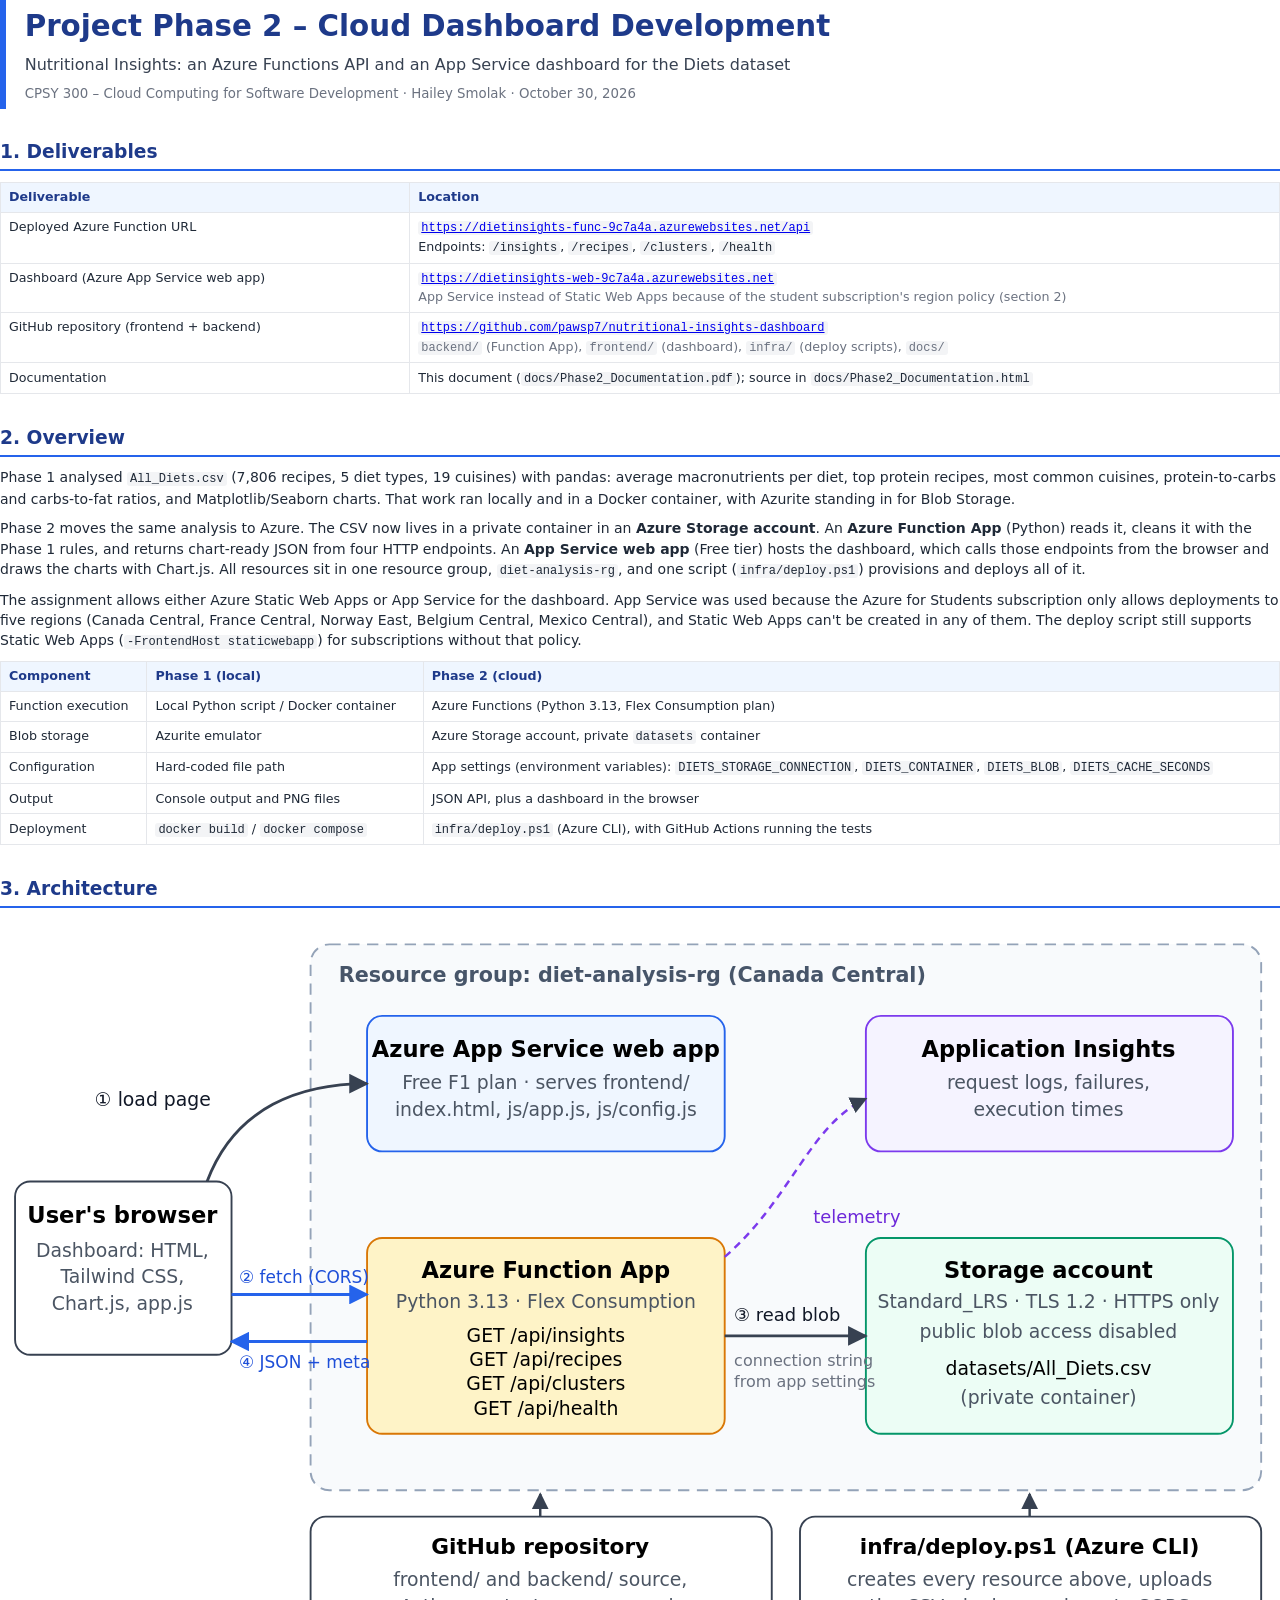
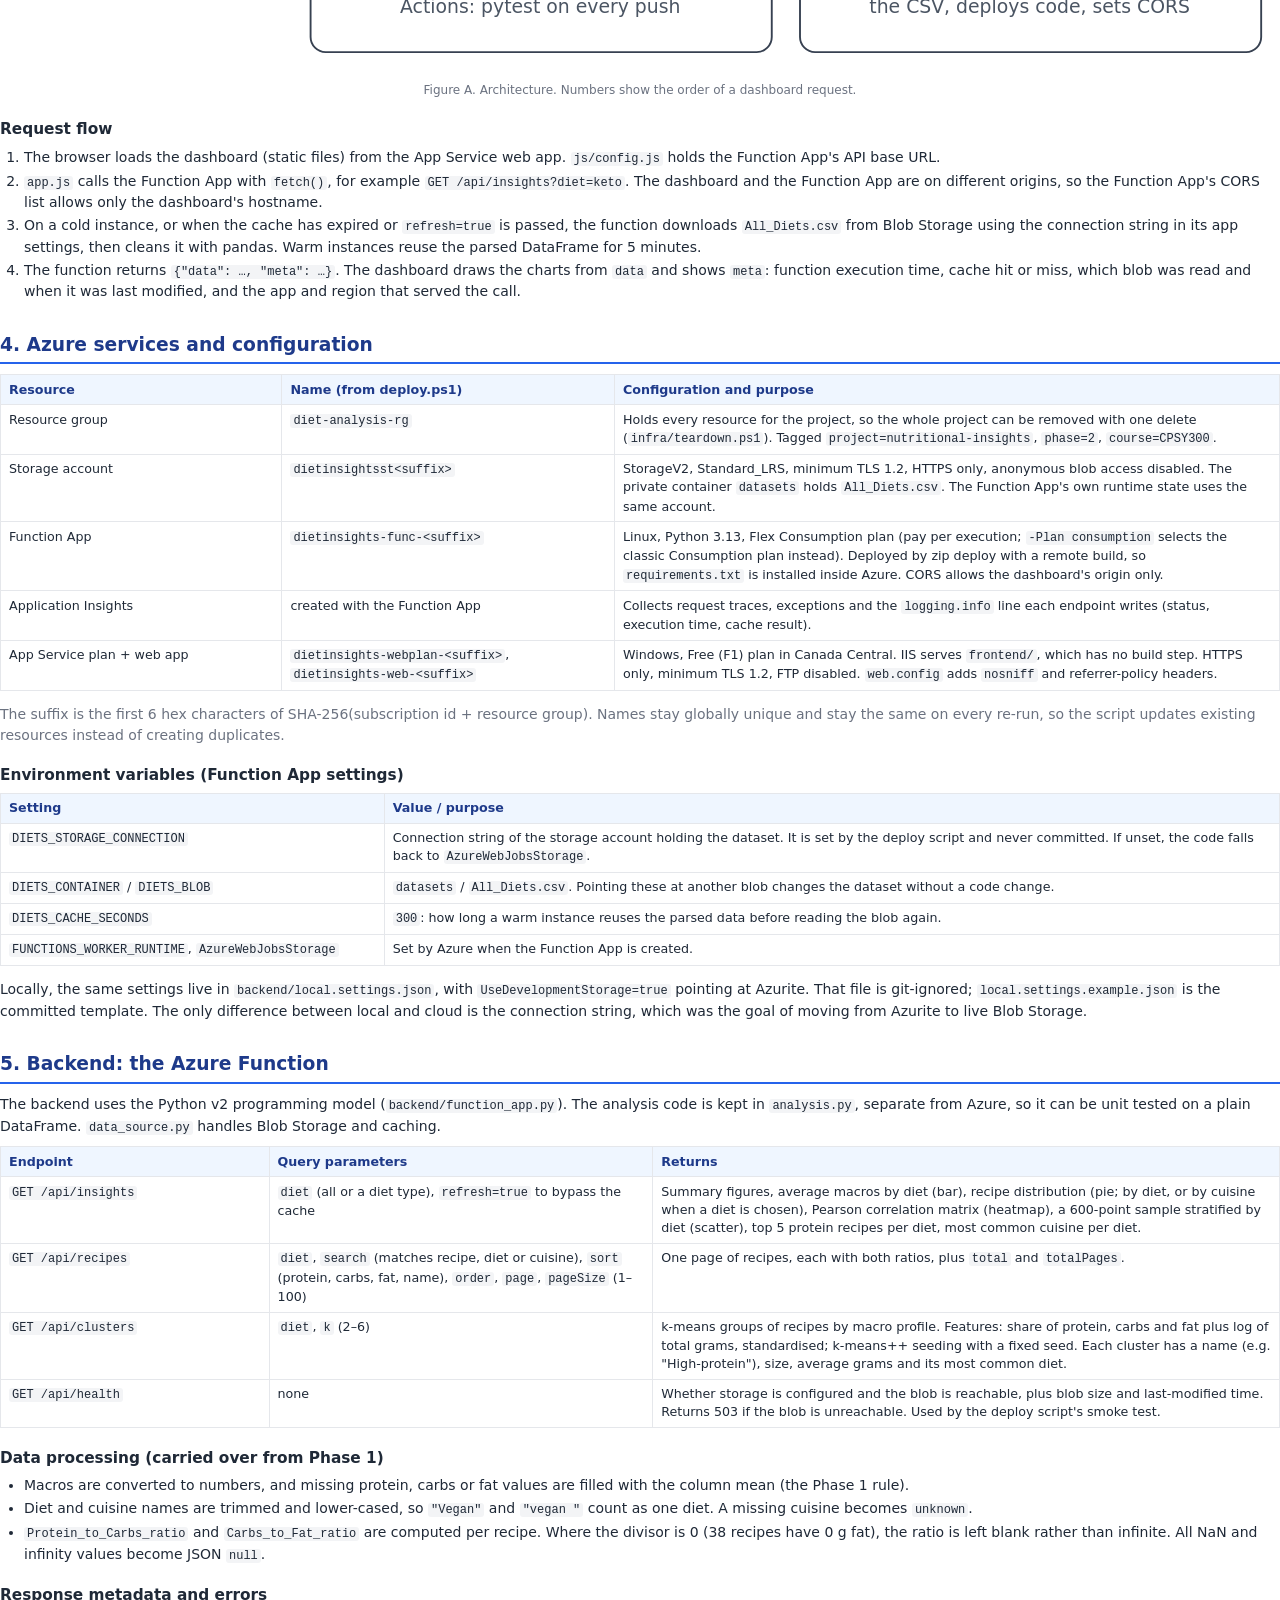
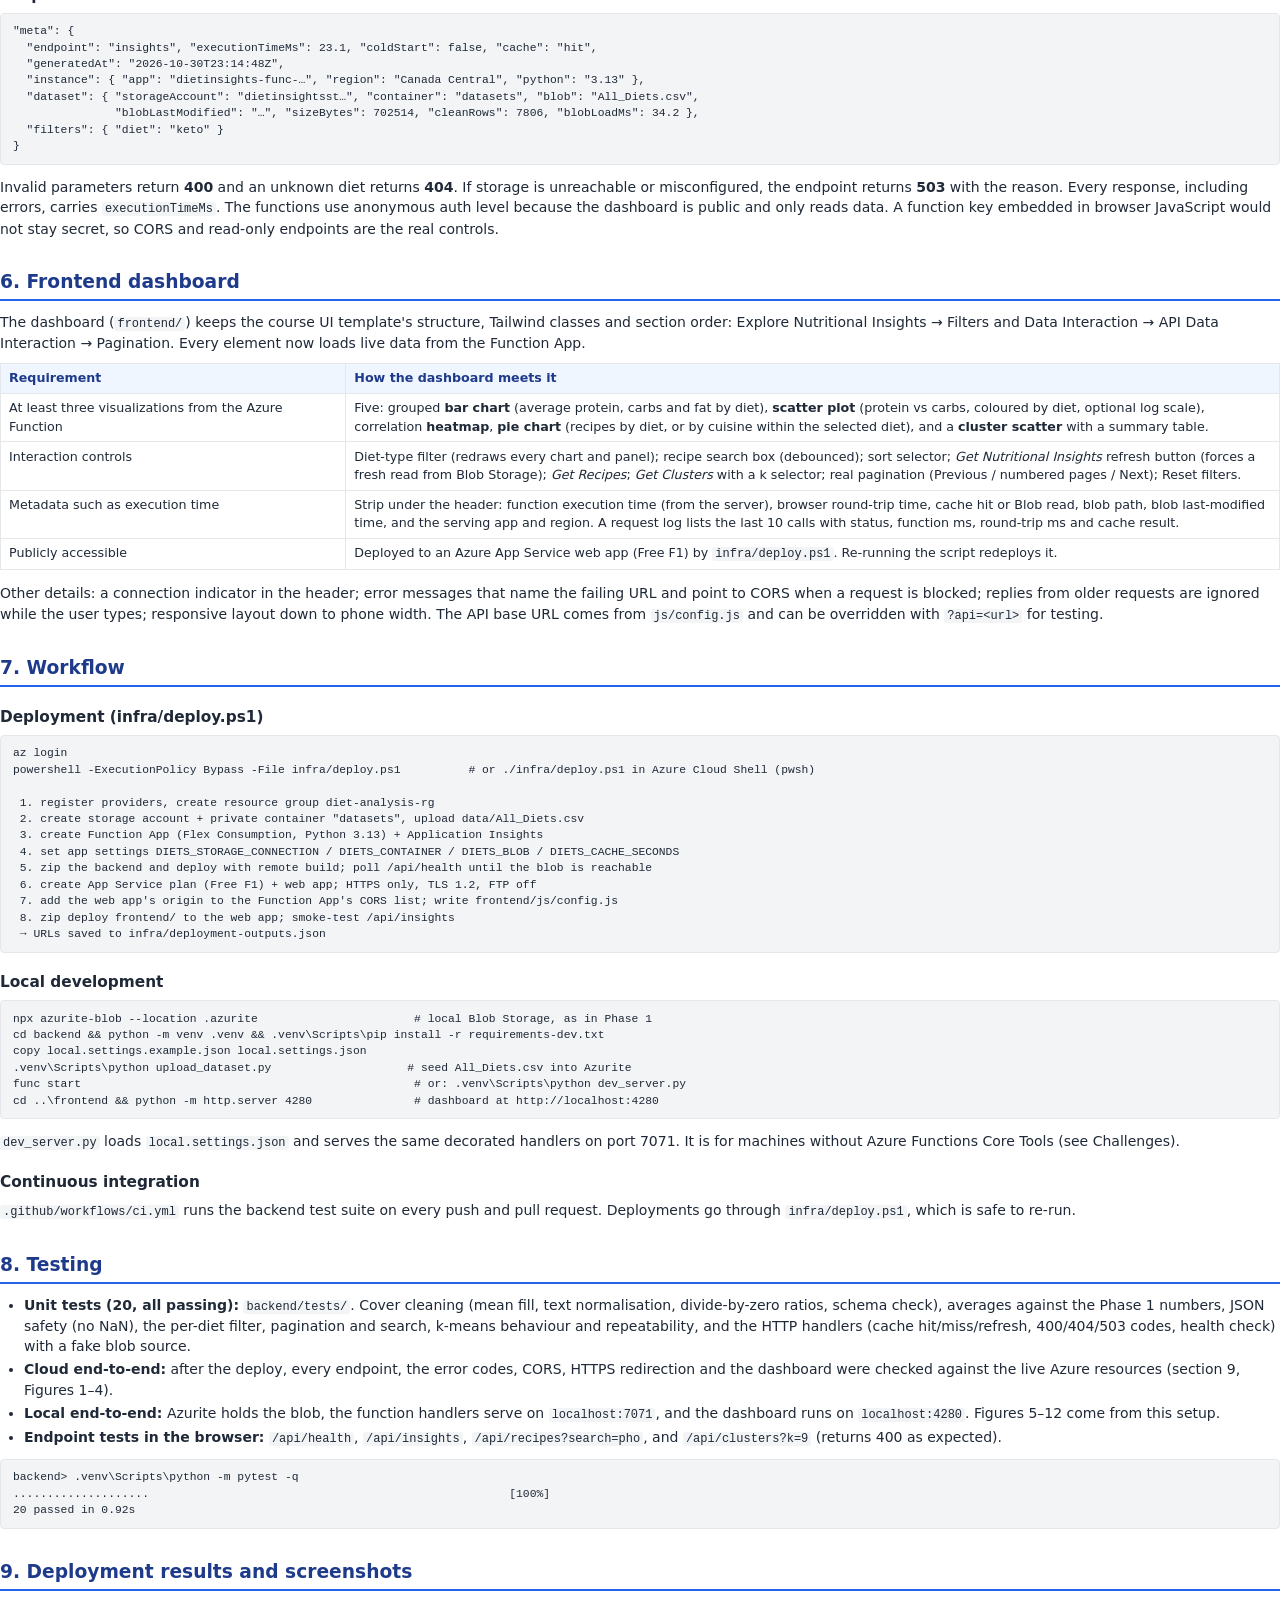
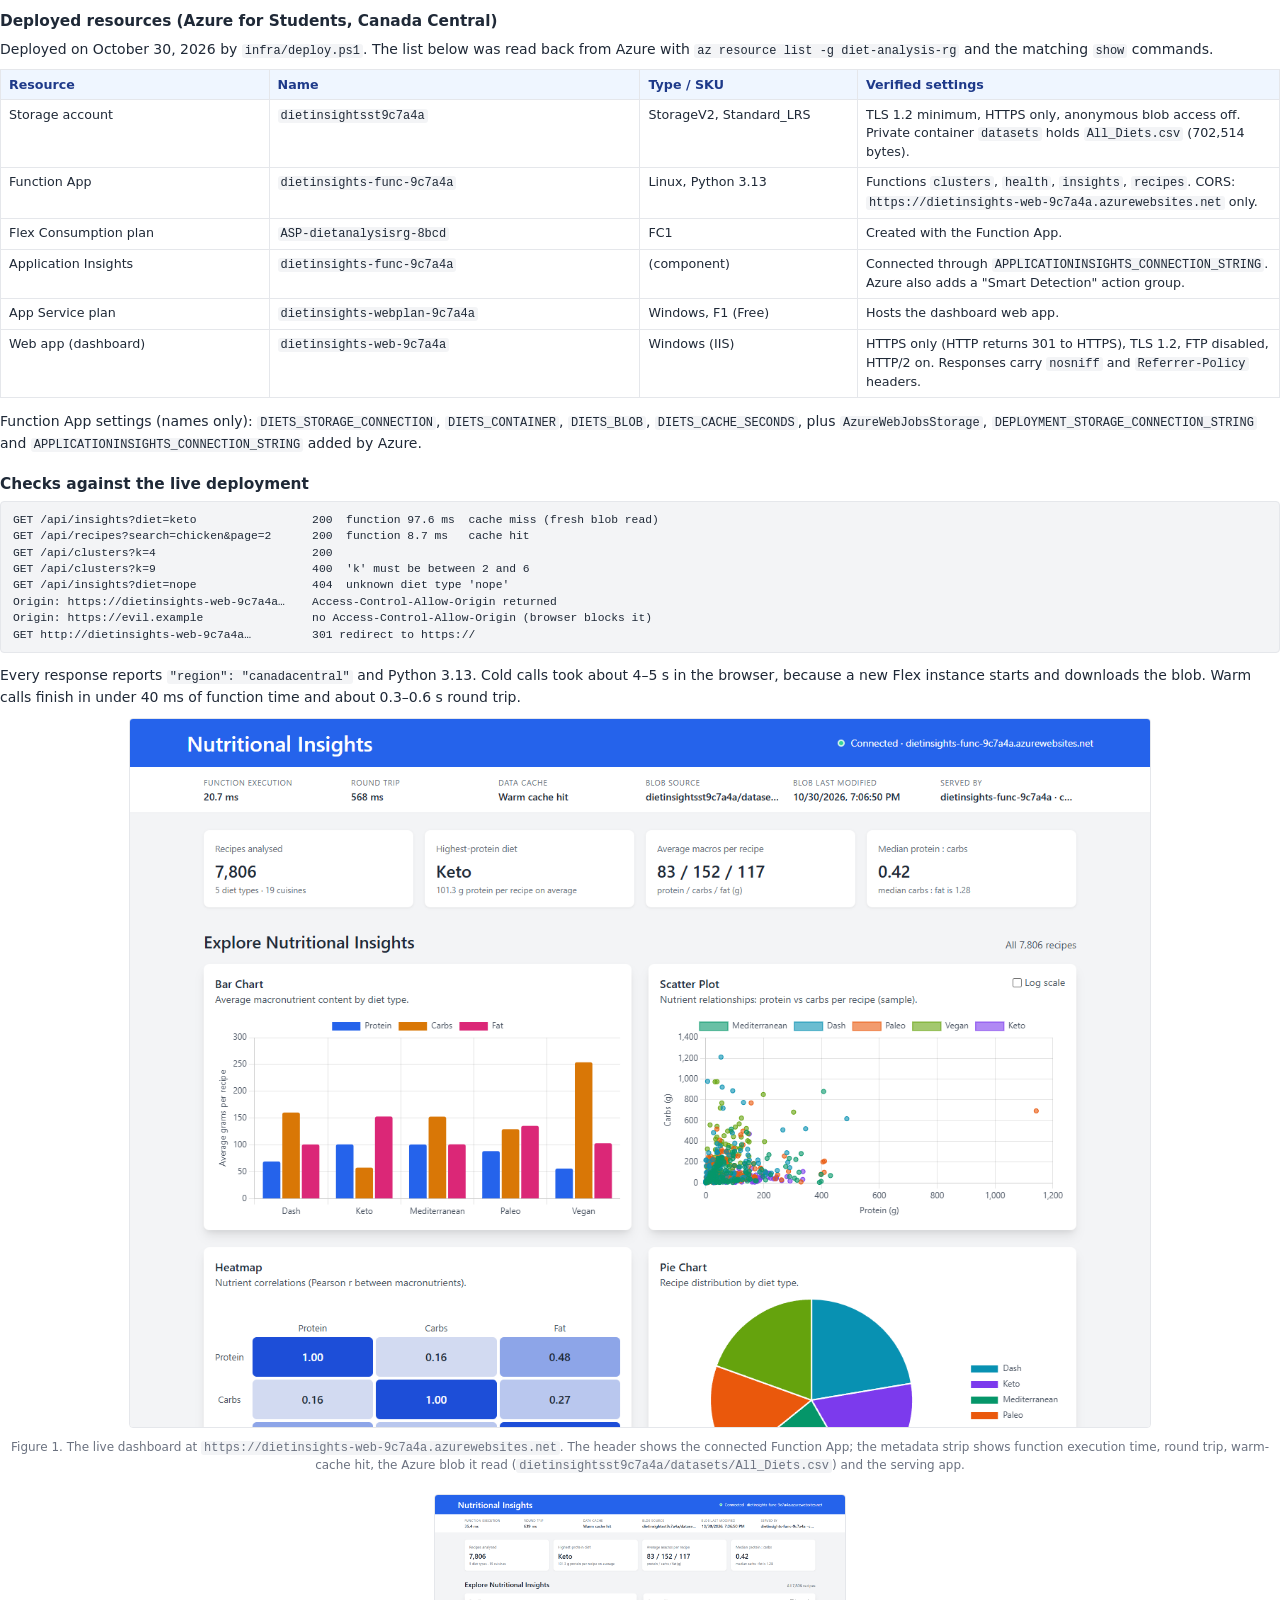
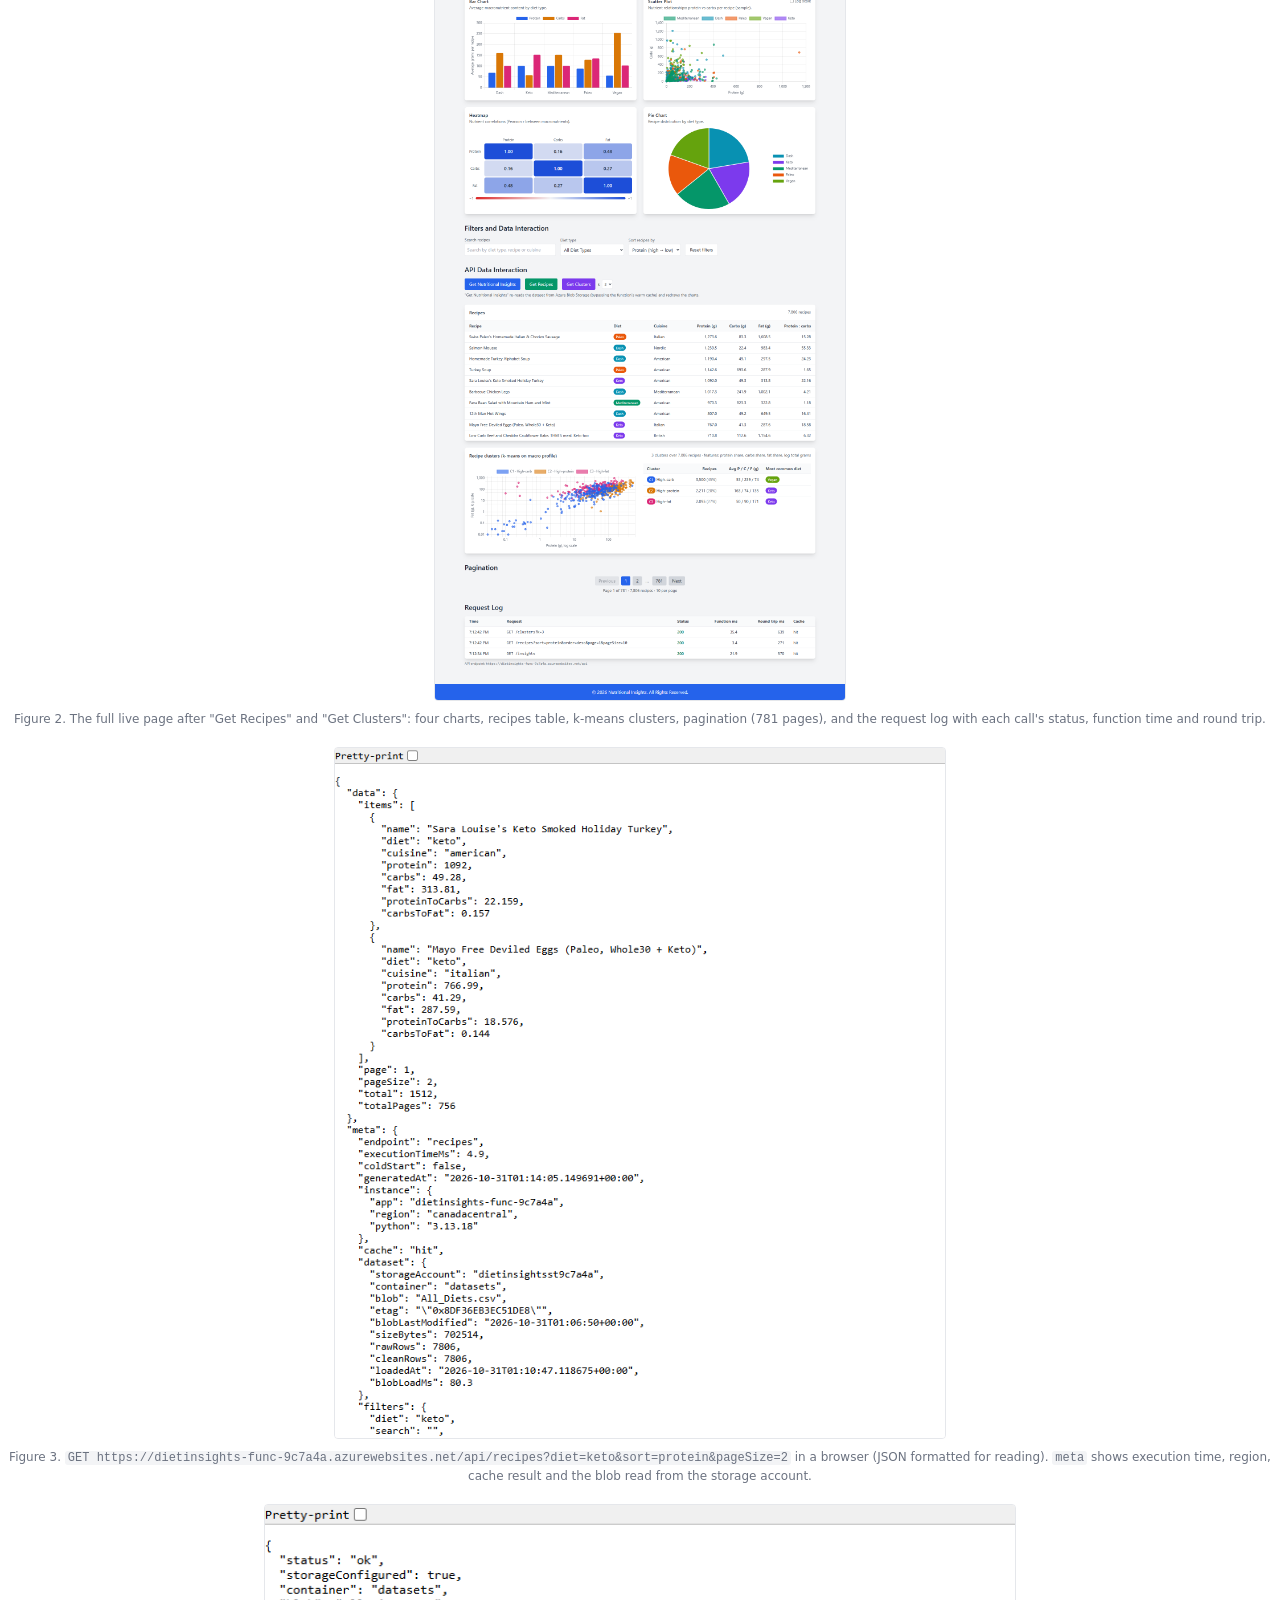
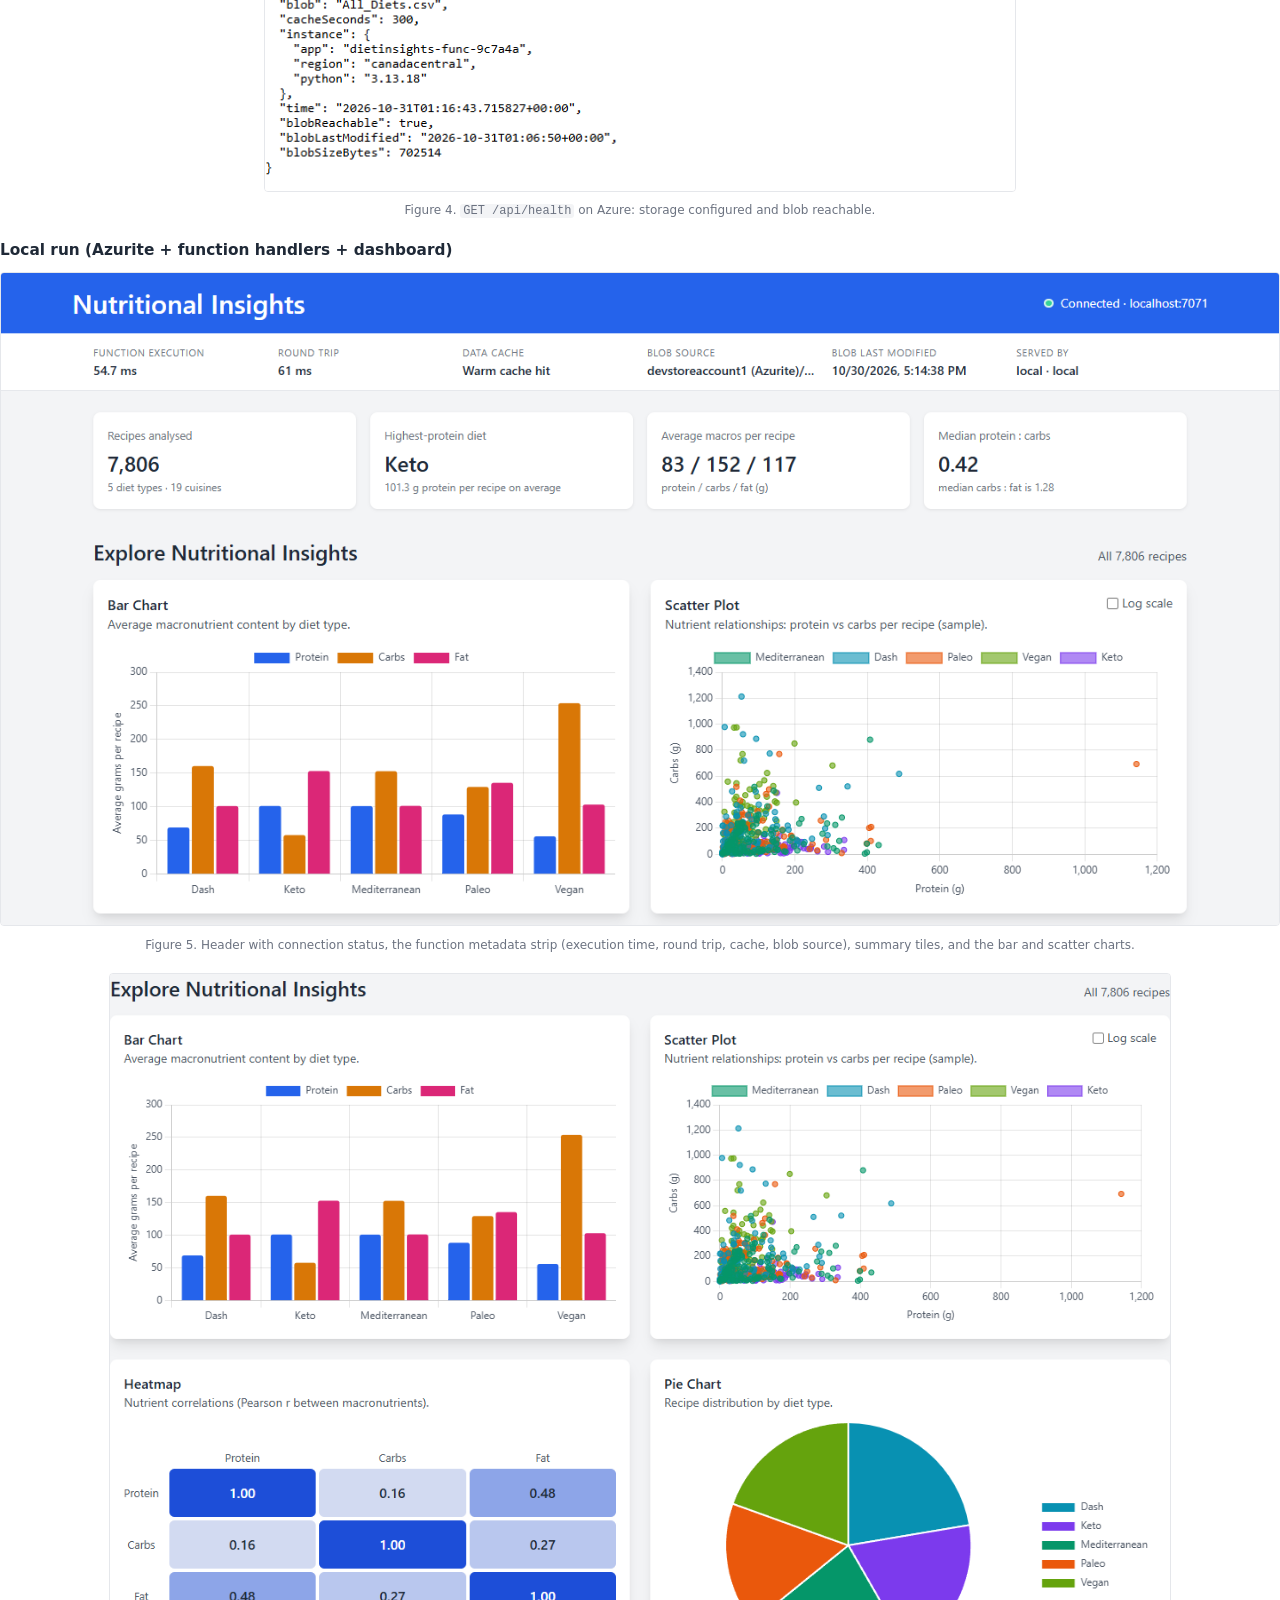
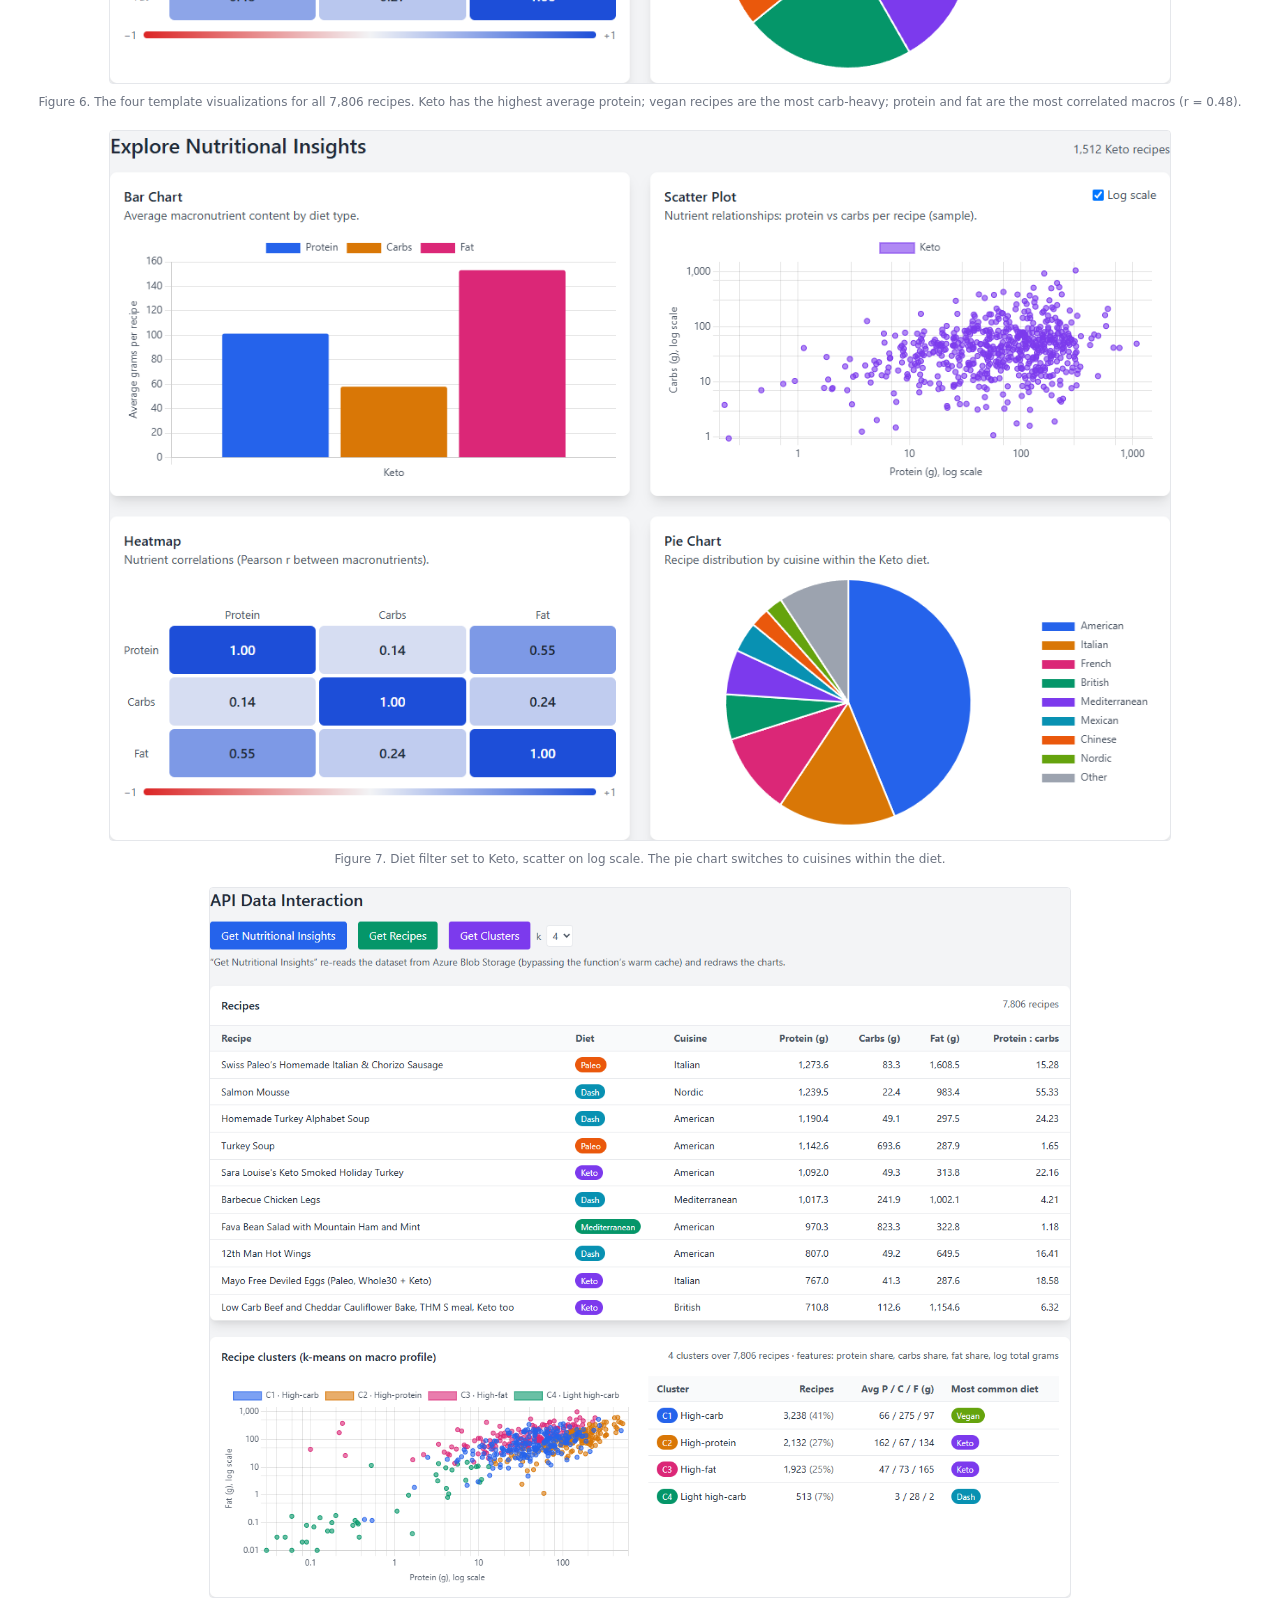
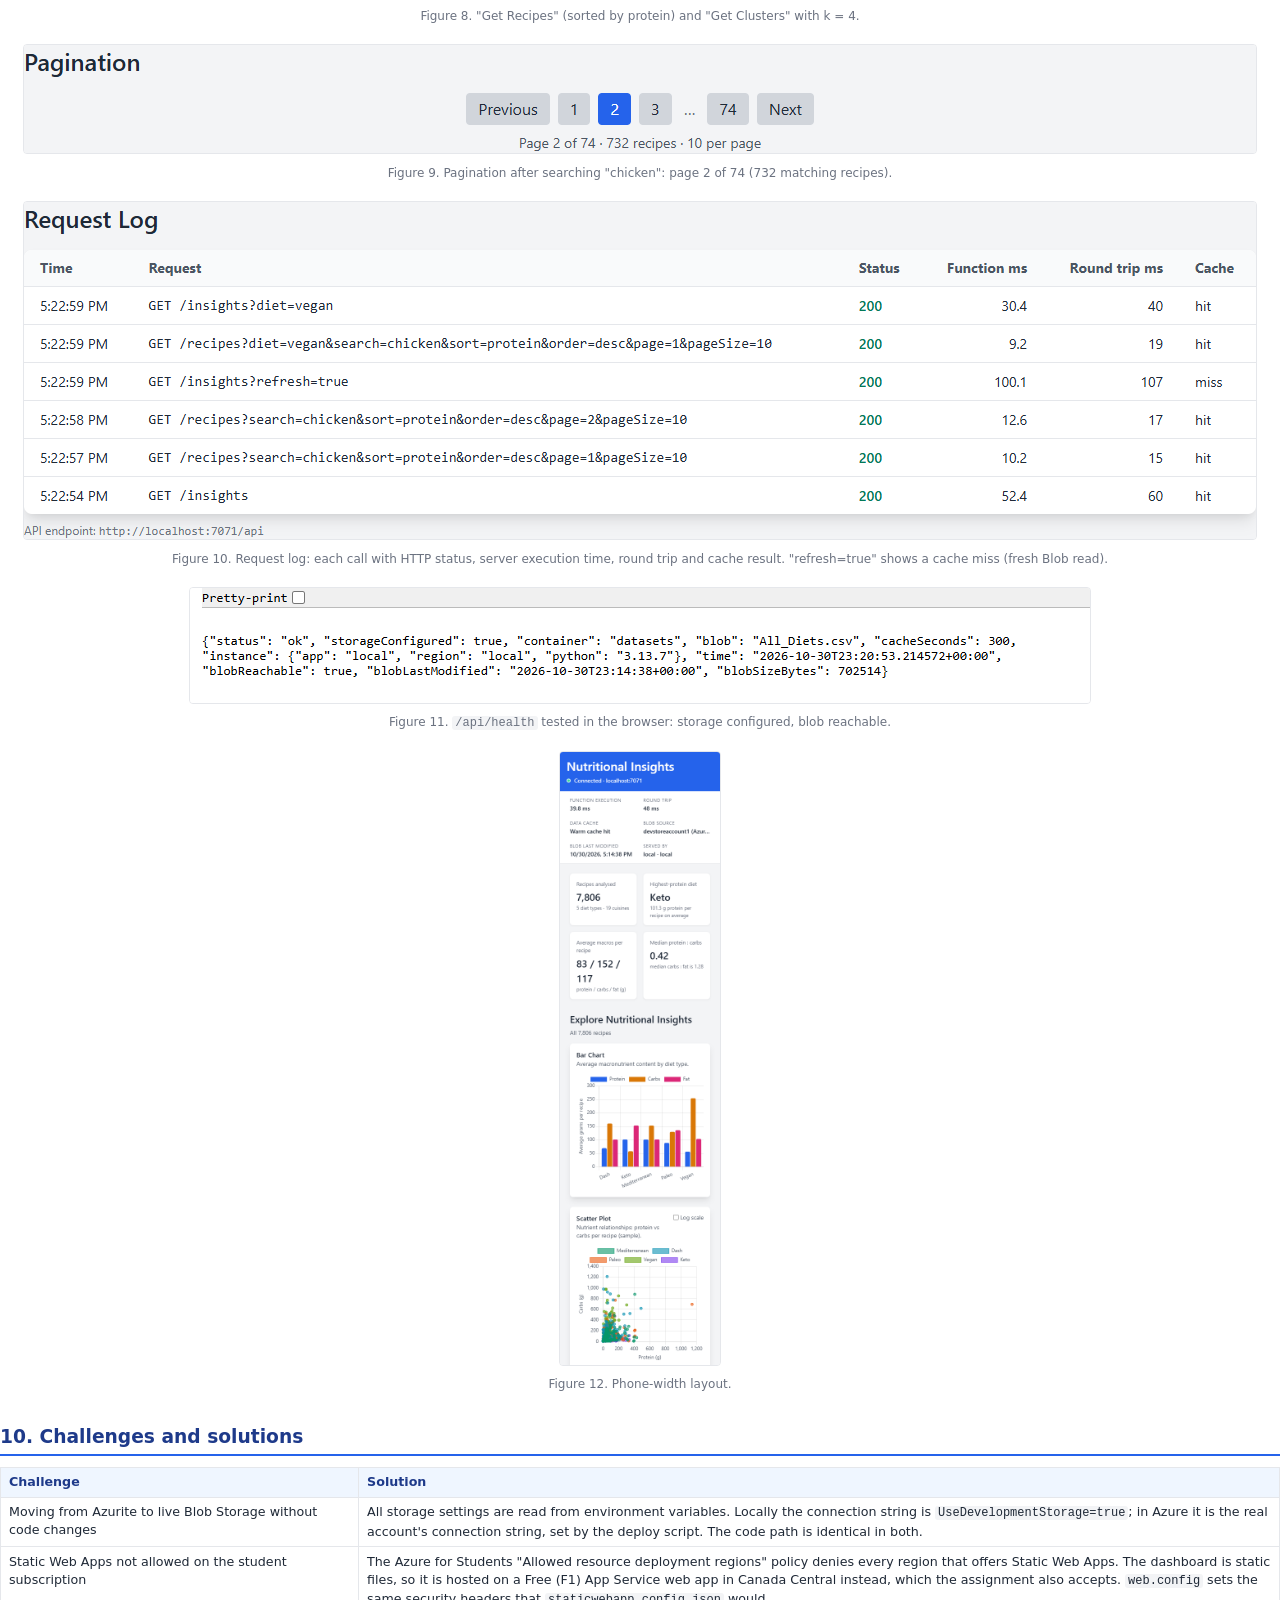
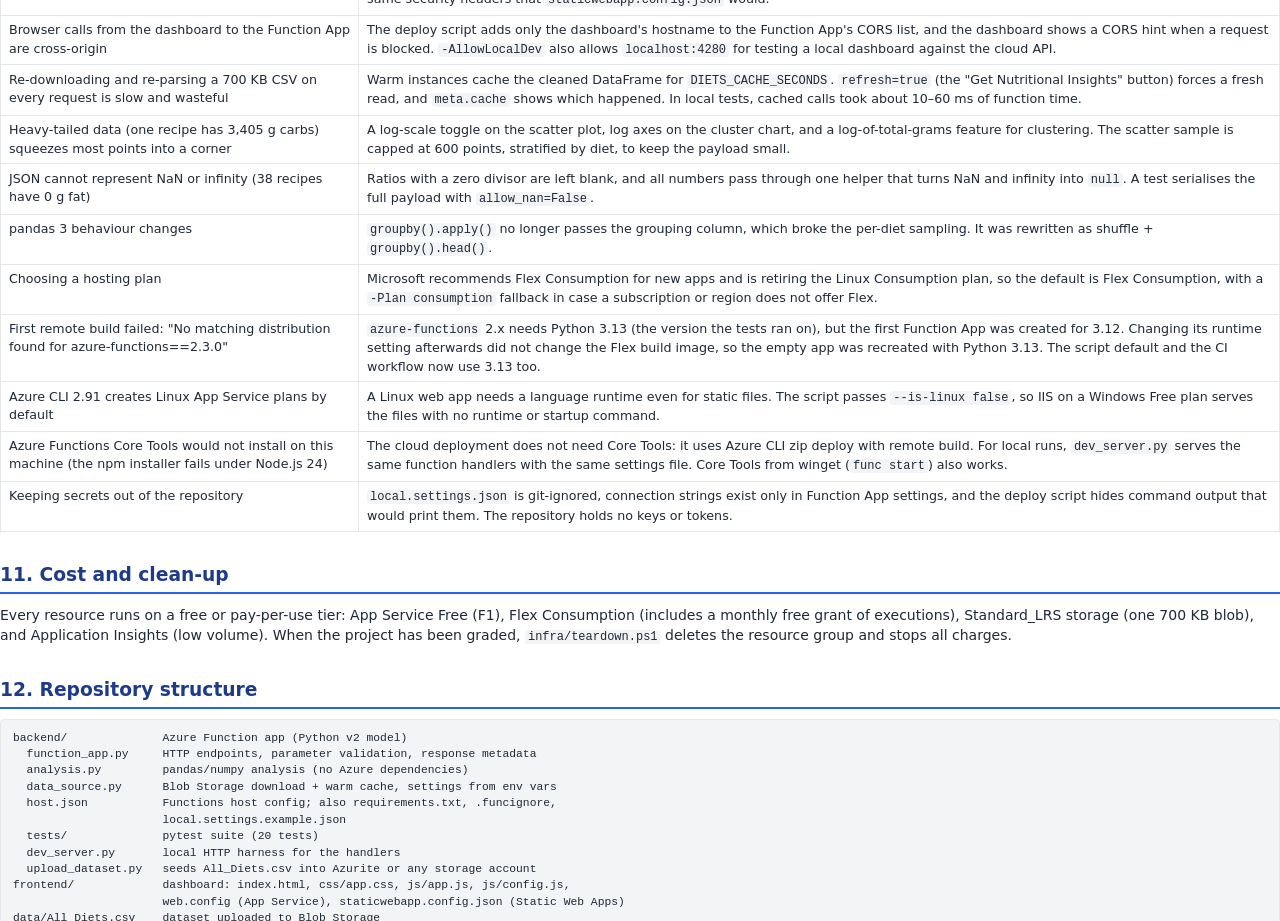
==== commit 08b59b0a: "Add GitHub repository link to README and documentation Co-Authored-By: Claude Opus 5.5 <noreply@anth" ====
--- a/docs/Phase2_Documentation.html
+++ b/docs/Phase2_Documentation.html
@@ -48,7 +48,7 @@
     <tr><th style="width:32%">Deliverable</th><th>Location</th></tr>
     <tr><td>Deployed Azure Function URL</td><td><a href="https://dietinsights-func-9c7a4a.azurewebsites.net/api/insights"><code>https://dietinsights-func-9c7a4a.azurewebsites.net/api</code></a><br>Endpoints: <code>/insights</code>, <code>/recipes</code>, <code>/clusters</code>, <code>/health</code></td></tr>
     <tr><td>Dashboard (Azure App Service web app)</td><td><a href="https://dietinsights-web-9c7a4a.azurewebsites.net"><code>https://dietinsights-web-9c7a4a.azurewebsites.net</code></a><br><span class="muted">App Service instead of Static Web Apps because of the student subscription's region policy (section 2)</span></td></tr>
-    <tr><td>GitHub repository (frontend + backend)</td><td><span class="todo" style="display:inline-block;margin:0">Pending: <code>https://github.com/pawsp7/&lt;repository&gt;</code></span></td></tr>
+    <tr><td>GitHub repository (frontend + backend)</td><td><a href="https://github.com/pawsp7/nutritional-insights-dashboard"><code>https://github.com/pawsp7/nutritional-insights-dashboard</code></a><br><span class="muted"><code>backend/</code> (Function App), <code>frontend/</code> (dashboard), <code>infra/</code> (deploy scripts), <code>docs/</code></span></td></tr>
     <tr><td>Documentation</td><td>This document (<code>docs/Phase2_Documentation.pdf</code>); source in <code>docs/Phase2_Documentation.html</code></td></tr>
 </table>
 
